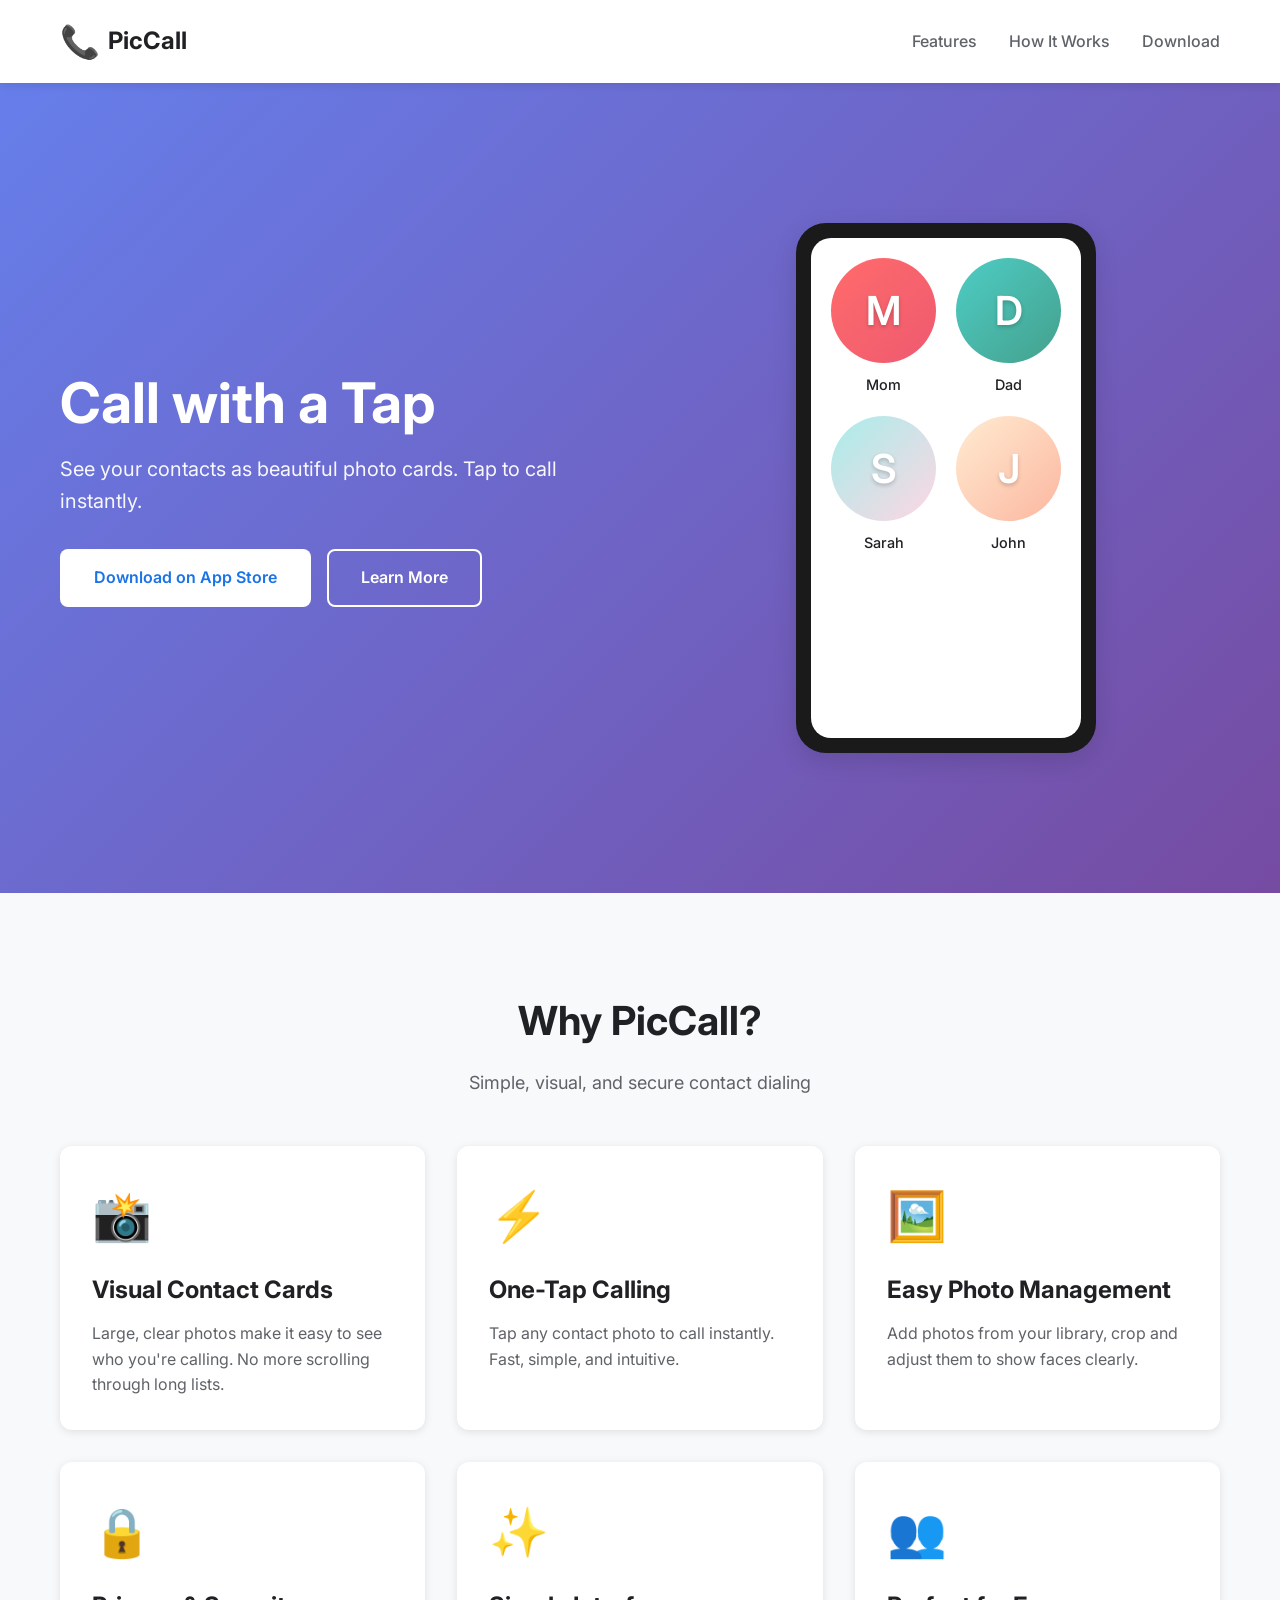
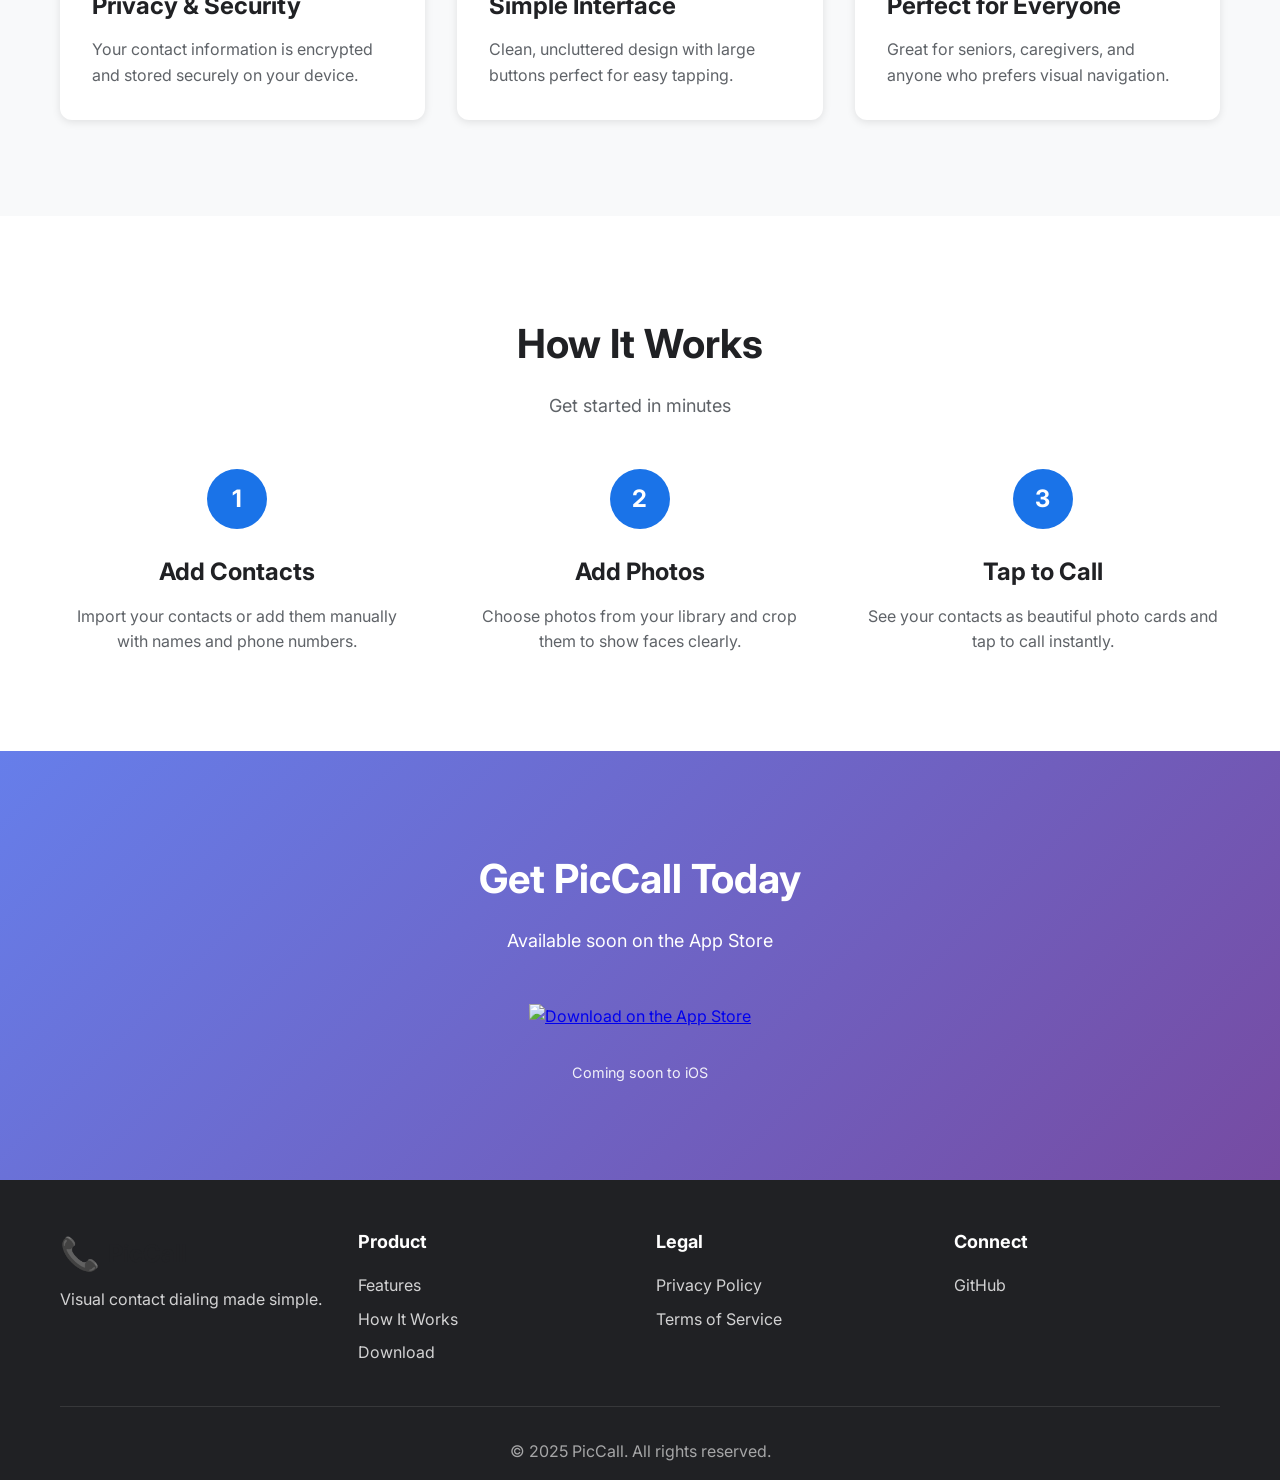
==== index.html @ 9b64d02a "Add contact photos support with colored avatar fallbacks" ====
<!DOCTYPE html>
<html lang="en">
<head>
    <meta charset="UTF-8">
    <meta name="viewport" content="width=device-width, initial-scale=1.0">
    <meta name="description" content="PicCall - Visual contact dialing app. Make calling easier with large, clear photo cards. Perfect for quick dialing and simple navigation.">
    <title>PicCall - Visual Contact Dialing Made Simple</title>
    <link rel="stylesheet" href="styles.css">
    <link rel="preconnect" href="https://fonts.googleapis.com">
    <link rel="preconnect" href="https://fonts.gstatic.com" crossorigin>
    <link href="https://fonts.googleapis.com/css2?family=Inter:wght@300;400;500;600;700&display=swap" rel="stylesheet">
</head>
<body>
    <!-- Navigation -->
    <nav class="navbar">
        <div class="container">
            <div class="nav-content">
                <div class="logo">
                    <span class="logo-icon">📞</span>
                    <span class="logo-text">PicCall</span>
                </div>
                <div class="nav-links">
                    <a href="#features">Features</a>
                    <a href="#how-it-works">How It Works</a>
                    <a href="#download">Download</a>
                </div>
            </div>
        </div>
    </nav>

    <!-- Hero Section -->
    <section class="hero">
        <div class="container">
            <div class="hero-content">
                <div class="hero-text">
                    <h1 class="hero-title">Call with a Tap</h1>
                    <p class="hero-subtitle">See your contacts as beautiful photo cards. Tap to call instantly.</p>
                    <div class="hero-buttons">
                        <a href="#download" class="btn btn-primary">Download on App Store</a>
                        <a href="#features" class="btn btn-secondary">Learn More</a>
                    </div>
                </div>
                <div class="hero-image">
                    <div class="phone-mockup">
                        <div class="phone-screen">
                            <div class="app-preview">
                                <div class="contact-grid">
                                    <div class="contact-card">
                                        <div class="contact-photo" data-name="Mom" data-image="images/mom" style="background: linear-gradient(135deg, #ff6b6b 0%, #ee5a6f 100%);">
                                            <span class="contact-initial">M</span>
                                        </div>
                                        <div class="contact-name">Mom</div>
                                    </div>
                                    <div class="contact-card">
                                        <div class="contact-photo" data-name="Dad" data-image="images/dad" style="background: linear-gradient(135deg, #4ecdc4 0%, #44a08d 100%);">
                                            <span class="contact-initial">D</span>
                                        </div>
                                        <div class="contact-name">Dad</div>
                                    </div>
                                    <div class="contact-card">
                                        <div class="contact-photo" data-name="Sarah" data-image="images/sarah" style="background: linear-gradient(135deg, #a8edea 0%, #fed6e3 100%);">
                                            <span class="contact-initial">S</span>
                                        </div>
                                        <div class="contact-name">Sarah</div>
                                    </div>
                                    <div class="contact-card">
                                        <div class="contact-photo" data-name="John" data-image="images/john" style="background: linear-gradient(135deg, #ffecd2 0%, #fcb69f 100%);">
                                            <span class="contact-initial">J</span>
                                        </div>
                                        <div class="contact-name">John</div>
                                    </div>
                                </div>
                            </div>
                        </div>
                    </div>
                </div>
            </div>
        </div>
    </section>

    <!-- Features Section -->
    <section id="features" class="features">
        <div class="container">
            <h2 class="section-title">Why PicCall?</h2>
            <p class="section-subtitle">Simple, visual, and secure contact dialing</p>
            
            <div class="features-grid">
                <div class="feature-card">
                    <div class="feature-icon">📸</div>
                    <h3>Visual Contact Cards</h3>
                    <p>Large, clear photos make it easy to see who you're calling. No more scrolling through long lists.</p>
                </div>
                
                <div class="feature-card">
                    <div class="feature-icon">⚡</div>
                    <h3>One-Tap Calling</h3>
                    <p>Tap any contact photo to call instantly. Fast, simple, and intuitive.</p>
                </div>
                
                <div class="feature-card">
                    <div class="feature-icon">🖼️</div>
                    <h3>Easy Photo Management</h3>
                    <p>Add photos from your library, crop and adjust them to show faces clearly.</p>
                </div>
                
                <div class="feature-card">
                    <div class="feature-icon">🔒</div>
                    <h3>Privacy & Security</h3>
                    <p>Your contact information is encrypted and stored securely on your device.</p>
                </div>
                
                <div class="feature-card">
                    <div class="feature-icon">✨</div>
                    <h3>Simple Interface</h3>
                    <p>Clean, uncluttered design with large buttons perfect for easy tapping.</p>
                </div>
                
                <div class="feature-card">
                    <div class="feature-icon">👥</div>
                    <h3>Perfect for Everyone</h3>
                    <p>Great for seniors, caregivers, and anyone who prefers visual navigation.</p>
                </div>
            </div>
        </div>
    </section>

    <!-- How It Works Section -->
    <section id="how-it-works" class="how-it-works">
        <div class="container">
            <h2 class="section-title">How It Works</h2>
            <p class="section-subtitle">Get started in minutes</p>
            
            <div class="steps">
                <div class="step">
                    <div class="step-number">1</div>
                    <div class="step-content">
                        <h3>Add Contacts</h3>
                        <p>Import your contacts or add them manually with names and phone numbers.</p>
                    </div>
                </div>
                
                <div class="step">
                    <div class="step-number">2</div>
                    <div class="step-content">
                        <h3>Add Photos</h3>
                        <p>Choose photos from your library and crop them to show faces clearly.</p>
                    </div>
                </div>
                
                <div class="step">
                    <div class="step-number">3</div>
                    <div class="step-content">
                        <h3>Tap to Call</h3>
                        <p>See your contacts as beautiful photo cards and tap to call instantly.</p>
                    </div>
                </div>
            </div>
        </div>
    </section>

    <!-- Download Section -->
    <section id="download" class="download">
        <div class="container">
            <div class="download-content">
                <h2 class="section-title">Get PicCall Today</h2>
                <p class="section-subtitle">Available soon on the App Store</p>
                <div class="download-buttons">
                    <a href="#" class="app-store-badge">
                        <img src="https://tools.applemediaservices.com/api/badges/download-on-the-app-store/black/en-us?size=250x83&releaseDate=1609459200" alt="Download on the App Store" />
                    </a>
                </div>
                <p class="coming-soon">Coming soon to iOS</p>
            </div>
        </div>
    </section>

    <!-- Footer -->
    <footer class="footer">
        <div class="container">
            <div class="footer-content">
                <div class="footer-section">
                    <div class="logo">
                        <span class="logo-icon">📞</span>
                        <span class="logo-text">PicCall</span>
                    </div>
                    <p>Visual contact dialing made simple.</p>
                </div>
                
                <div class="footer-section">
                    <h4>Product</h4>
                    <ul>
                        <li><a href="#features">Features</a></li>
                        <li><a href="#how-it-works">How It Works</a></li>
                        <li><a href="#download">Download</a></li>
                    </ul>
                </div>
                
                <div class="footer-section">
                    <h4>Legal</h4>
                    <ul>
                        <li><a href="#privacy">Privacy Policy</a></li>
                        <li><a href="#terms">Terms of Service</a></li>
                    </ul>
                </div>
                
                <div class="footer-section">
                    <h4>Connect</h4>
                    <ul>
                        <li><a href="https://github.com/EbiRam88/PicCall" target="_blank" rel="noopener noreferrer">GitHub</a></li>
                    </ul>
                </div>
            </div>
            
            <div class="footer-bottom">
                <p>&copy; 2025 PicCall. All rights reserved.</p>
            </div>
        </div>
    </footer>

    <script src="script.js"></script>
</body>
</html>
---- styles.css ----
/* Reset and Base Styles */
* {
    margin: 0;
    padding: 0;
    box-sizing: border-box;
}

:root {
    --primary-color: #1a73e8;
    --primary-dark: #1557b0;
    --secondary-color: #34a853;
    --text-primary: #202124;
    --text-secondary: #5f6368;
    --bg-light: #f8f9fa;
    --bg-white: #ffffff;
    --border-color: #e8eaed;
    --shadow: 0 2px 8px rgba(0, 0, 0, 0.1);
    --shadow-lg: 0 8px 24px rgba(0, 0, 0, 0.12);
}

body {
    font-family: 'Inter', -apple-system, BlinkMacSystemFont, 'Segoe UI', Roboto, sans-serif;
    line-height: 1.6;
    color: var(--text-primary);
    background-color: var(--bg-white);
    overflow-x: hidden;
}

.container {
    max-width: 1200px;
    margin: 0 auto;
    padding: 0 20px;
}

/* Navigation */
.navbar {
    background: var(--bg-white);
    box-shadow: var(--shadow);
    position: sticky;
    top: 0;
    z-index: 1000;
    padding: 1rem 0;
}

.nav-content {
    display: flex;
    justify-content: space-between;
    align-items: center;
}

.logo {
    display: flex;
    align-items: center;
    gap: 0.5rem;
    font-size: 1.5rem;
    font-weight: 700;
    color: var(--text-primary);
    text-decoration: none;
}

.logo-icon {
    font-size: 2rem;
}

.nav-links {
    display: flex;
    gap: 2rem;
}

.nav-links a {
    color: var(--text-secondary);
    text-decoration: none;
    font-weight: 500;
    transition: color 0.3s;
}

.nav-links a:hover {
    color: var(--primary-color);
}

/* Hero Section */
.hero {
    padding: 6rem 0;
    background: linear-gradient(135deg, #667eea 0%, #764ba2 100%);
    color: white;
    min-height: 90vh;
    display: flex;
    align-items: center;
}

.hero-content {
    display: grid;
    grid-template-columns: 1fr 1fr;
    gap: 4rem;
    align-items: center;
}

.hero-title {
    font-size: 3.5rem;
    font-weight: 700;
    margin-bottom: 1rem;
    line-height: 1.2;
}

.hero-subtitle {
    font-size: 1.25rem;
    margin-bottom: 2rem;
    opacity: 0.95;
    line-height: 1.6;
}

.hero-buttons {
    display: flex;
    gap: 1rem;
    flex-wrap: wrap;
}

.btn {
    padding: 0.875rem 2rem;
    border-radius: 8px;
    text-decoration: none;
    font-weight: 600;
    transition: all 0.3s;
    display: inline-block;
    border: 2px solid transparent;
}

.btn-primary {
    background: white;
    color: var(--primary-color);
}

.btn-primary:hover {
    transform: translateY(-2px);
    box-shadow: var(--shadow-lg);
}

.btn-secondary {
    background: transparent;
    color: white;
    border: 2px solid white;
}

.btn-secondary:hover {
    background: white;
    color: var(--primary-color);
}

/* Phone Mockup */
.phone-mockup {
    position: relative;
    max-width: 300px;
    margin: 0 auto;
}

.phone-screen {
    background: #1a1a1a;
    border-radius: 30px;
    padding: 15px;
    box-shadow: var(--shadow-lg);
}

.app-preview {
    background: var(--bg-white);
    border-radius: 20px;
    padding: 20px;
    min-height: 500px;
}

.contact-grid {
    display: grid;
    grid-template-columns: repeat(2, 1fr);
    gap: 20px;
}

.contact-card {
    text-align: center;
    cursor: pointer;
    transition: transform 0.3s;
}

.contact-card:hover {
    transform: scale(1.05);
}

.contact-photo {
    width: 100%;
    aspect-ratio: 1;
    border-radius: 50%;
    margin-bottom: 10px;
    display: flex;
    align-items: center;
    justify-content: center;
    color: white;
    position: relative;
    overflow: hidden;
    background-size: cover;
    background-position: center;
    background-repeat: no-repeat;
}

.contact-photo img {
    width: 100%;
    height: 100%;
    object-fit: cover;
    border-radius: 50%;
}

.contact-initial {
    font-size: 2.5rem;
    font-weight: 600;
    color: white;
    text-shadow: 0 2px 4px rgba(0, 0, 0, 0.2);
    position: relative;
    z-index: 1;
}

.contact-photo.has-image .contact-initial {
    display: none;
}

.contact-name {
    font-size: 0.9rem;
    font-weight: 500;
    color: var(--text-primary);
}

/* Features Section */
.features {
    padding: 6rem 0;
    background: var(--bg-light);
}

.section-title {
    font-size: 2.5rem;
    font-weight: 700;
    text-align: center;
    margin-bottom: 1rem;
    color: var(--text-primary);
}

.section-subtitle {
    text-align: center;
    font-size: 1.125rem;
    color: var(--text-secondary);
    margin-bottom: 3rem;
}

.features-grid {
    display: grid;
    grid-template-columns: repeat(auto-fit, minmax(300px, 1fr));
    gap: 2rem;
}

.feature-card {
    background: white;
    padding: 2rem;
    border-radius: 12px;
    box-shadow: var(--shadow);
    transition: transform 0.3s, box-shadow 0.3s;
}

.feature-card:hover {
    transform: translateY(-5px);
    box-shadow: var(--shadow-lg);
}

.feature-icon {
    font-size: 3rem;
    margin-bottom: 1rem;
}

.feature-card h3 {
    font-size: 1.5rem;
    margin-bottom: 0.75rem;
    color: var(--text-primary);
}

.feature-card p {
    color: var(--text-secondary);
    line-height: 1.6;
}

/* How It Works Section */
.how-it-works {
    padding: 6rem 0;
    background: white;
}

.steps {
    display: grid;
    grid-template-columns: repeat(auto-fit, minmax(250px, 1fr));
    gap: 3rem;
    margin-top: 3rem;
}

.step {
    display: flex;
    flex-direction: column;
    align-items: center;
    text-align: center;
}

.step-number {
    width: 60px;
    height: 60px;
    border-radius: 50%;
    background: var(--primary-color);
    color: white;
    display: flex;
    align-items: center;
    justify-content: center;
    font-size: 1.5rem;
    font-weight: 700;
    margin-bottom: 1.5rem;
}

.step-content h3 {
    font-size: 1.5rem;
    margin-bottom: 0.75rem;
    color: var(--text-primary);
}

.step-content p {
    color: var(--text-secondary);
    line-height: 1.6;
}

/* Download Section */
.download {
    padding: 6rem 0;
    background: linear-gradient(135deg, #667eea 0%, #764ba2 100%);
    color: white;
    text-align: center;
}

.download-content {
    max-width: 600px;
    margin: 0 auto;
}

.download .section-title,
.download .section-subtitle {
    color: white;
}

.download-buttons {
    margin: 2rem 0;
    display: flex;
    justify-content: center;
}

.app-store-badge {
    display: inline-block;
    transition: transform 0.3s;
}

.app-store-badge:hover {
    transform: scale(1.05);
}

.app-store-badge img {
    height: 60px;
    width: auto;
}

.coming-soon {
    margin-top: 1rem;
    opacity: 0.9;
    font-size: 0.9rem;
}

/* Footer */
.footer {
    background: var(--text-primary);
    color: white;
    padding: 3rem 0 1rem;
}

.footer-content {
    display: grid;
    grid-template-columns: repeat(auto-fit, minmax(200px, 1fr));
    gap: 2rem;
    margin-bottom: 2rem;
}

.footer-section h4 {
    margin-bottom: 1rem;
    font-size: 1.125rem;
}

.footer-section ul {
    list-style: none;
}

.footer-section ul li {
    margin-bottom: 0.5rem;
}

.footer-section a {
    color: rgba(255, 255, 255, 0.8);
    text-decoration: none;
    transition: color 0.3s;
}

.footer-section a:hover {
    color: white;
}

.footer-section p {
    color: rgba(255, 255, 255, 0.8);
    margin-top: 0.5rem;
}

.footer-bottom {
    text-align: center;
    padding-top: 2rem;
    border-top: 1px solid rgba(255, 255, 255, 0.1);
    color: rgba(255, 255, 255, 0.6);
}

/* Responsive Design */
@media (max-width: 768px) {
    .hero-content {
        grid-template-columns: 1fr;
        text-align: center;
    }
    
    .hero-title {
        font-size: 2.5rem;
    }
    
    .nav-links {
        gap: 1rem;
        font-size: 0.9rem;
    }
    
    .features-grid {
        grid-template-columns: 1fr;
    }
    
    .steps {
        grid-template-columns: 1fr;
    }
    
    .phone-mockup {
        max-width: 250px;
    }
}

@media (max-width: 480px) {
    .hero-title {
        font-size: 2rem;
    }
    
    .section-title {
        font-size: 2rem;
    }
    
    .hero-buttons {
        flex-direction: column;
    }
    
    .btn {
        width: 100%;
        text-align: center;
    }
}

/* Smooth Scrolling */
html {
    scroll-behavior: smooth;
}
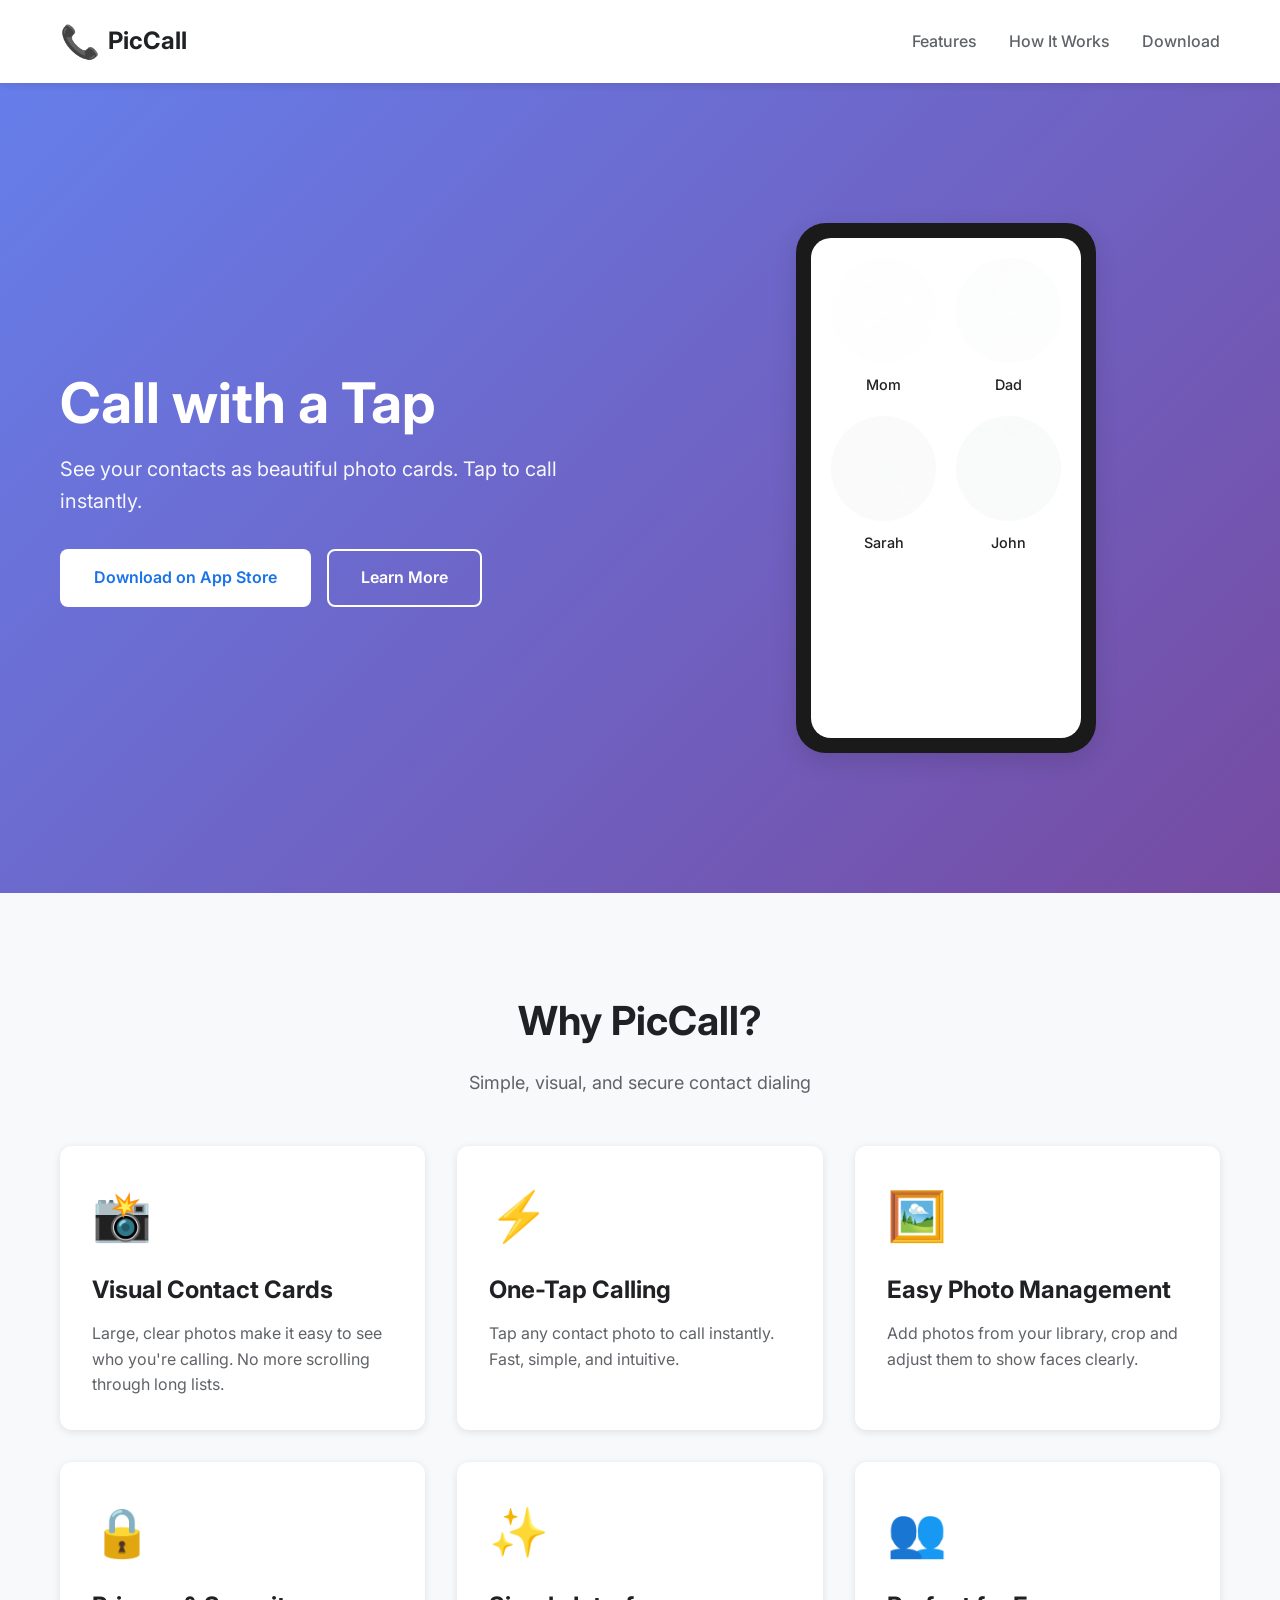
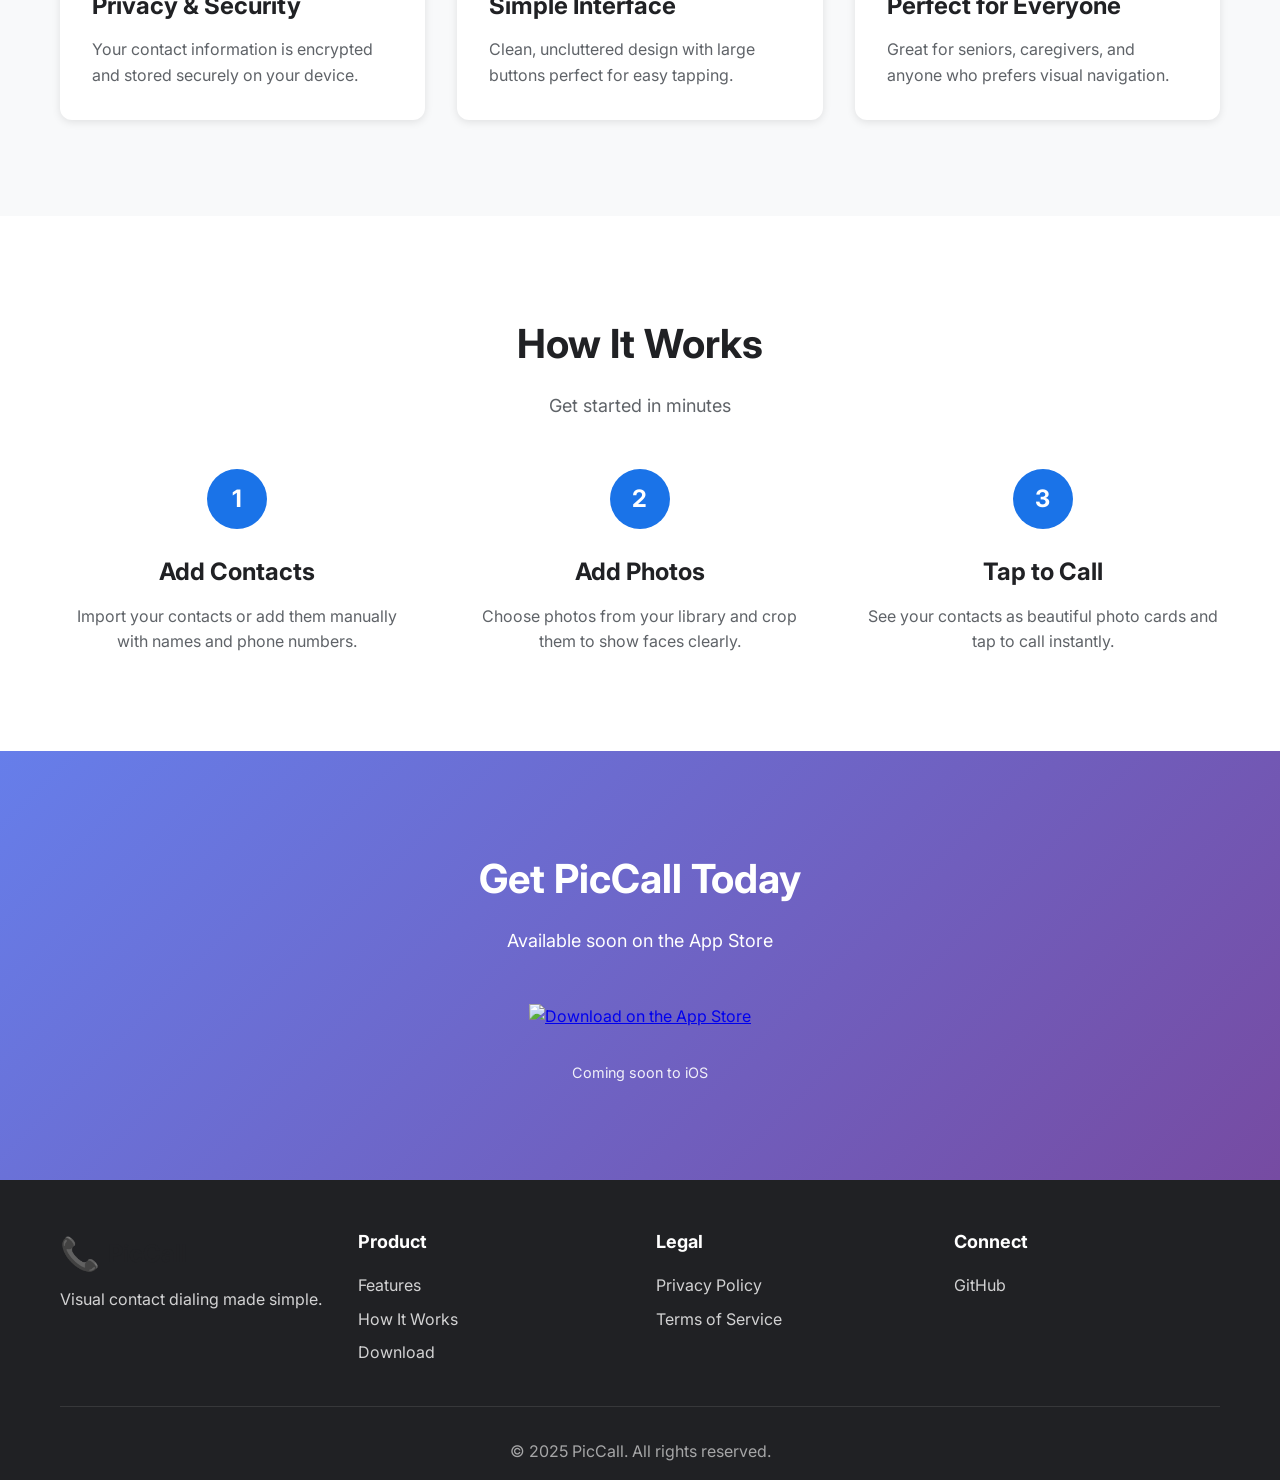
==== commit 75ed0502: "Fix image paths to match capitalized filenames" ====
--- a/index.html
+++ b/index.html
@@ -46,25 +46,25 @@
                             <div class="app-preview">
                                 <div class="contact-grid">
                                     <div class="contact-card">
-                                        <div class="contact-photo" data-name="Mom" data-image="images/mom" style="background: linear-gradient(135deg, #ff6b6b 0%, #ee5a6f 100%);">
+                                        <div class="contact-photo" data-name="Mom" data-image="images/Mom" style="background: linear-gradient(135deg, #ff6b6b 0%, #ee5a6f 100%);">
                                             <span class="contact-initial">M</span>
                                         </div>
                                         <div class="contact-name">Mom</div>
                                     </div>
                                     <div class="contact-card">
-                                        <div class="contact-photo" data-name="Dad" data-image="images/dad" style="background: linear-gradient(135deg, #4ecdc4 0%, #44a08d 100%);">
+                                        <div class="contact-photo" data-name="Dad" data-image="images/Dad" style="background: linear-gradient(135deg, #4ecdc4 0%, #44a08d 100%);">
                                             <span class="contact-initial">D</span>
                                         </div>
                                         <div class="contact-name">Dad</div>
                                     </div>
                                     <div class="contact-card">
-                                        <div class="contact-photo" data-name="Sarah" data-image="images/sarah" style="background: linear-gradient(135deg, #a8edea 0%, #fed6e3 100%);">
+                                        <div class="contact-photo" data-name="Sarah" data-image="images/Sarah" style="background: linear-gradient(135deg, #a8edea 0%, #fed6e3 100%);">
                                             <span class="contact-initial">S</span>
                                         </div>
                                         <div class="contact-name">Sarah</div>
                                     </div>
                                     <div class="contact-card">
-                                        <div class="contact-photo" data-name="John" data-image="images/john" style="background: linear-gradient(135deg, #ffecd2 0%, #fcb69f 100%);">
+                                        <div class="contact-photo" data-name="John" data-image="images/John" style="background: linear-gradient(135deg, #ffecd2 0%, #fcb69f 100%);">
                                             <span class="contact-initial">J</span>
                                         </div>
                                         <div class="contact-name">John</div>
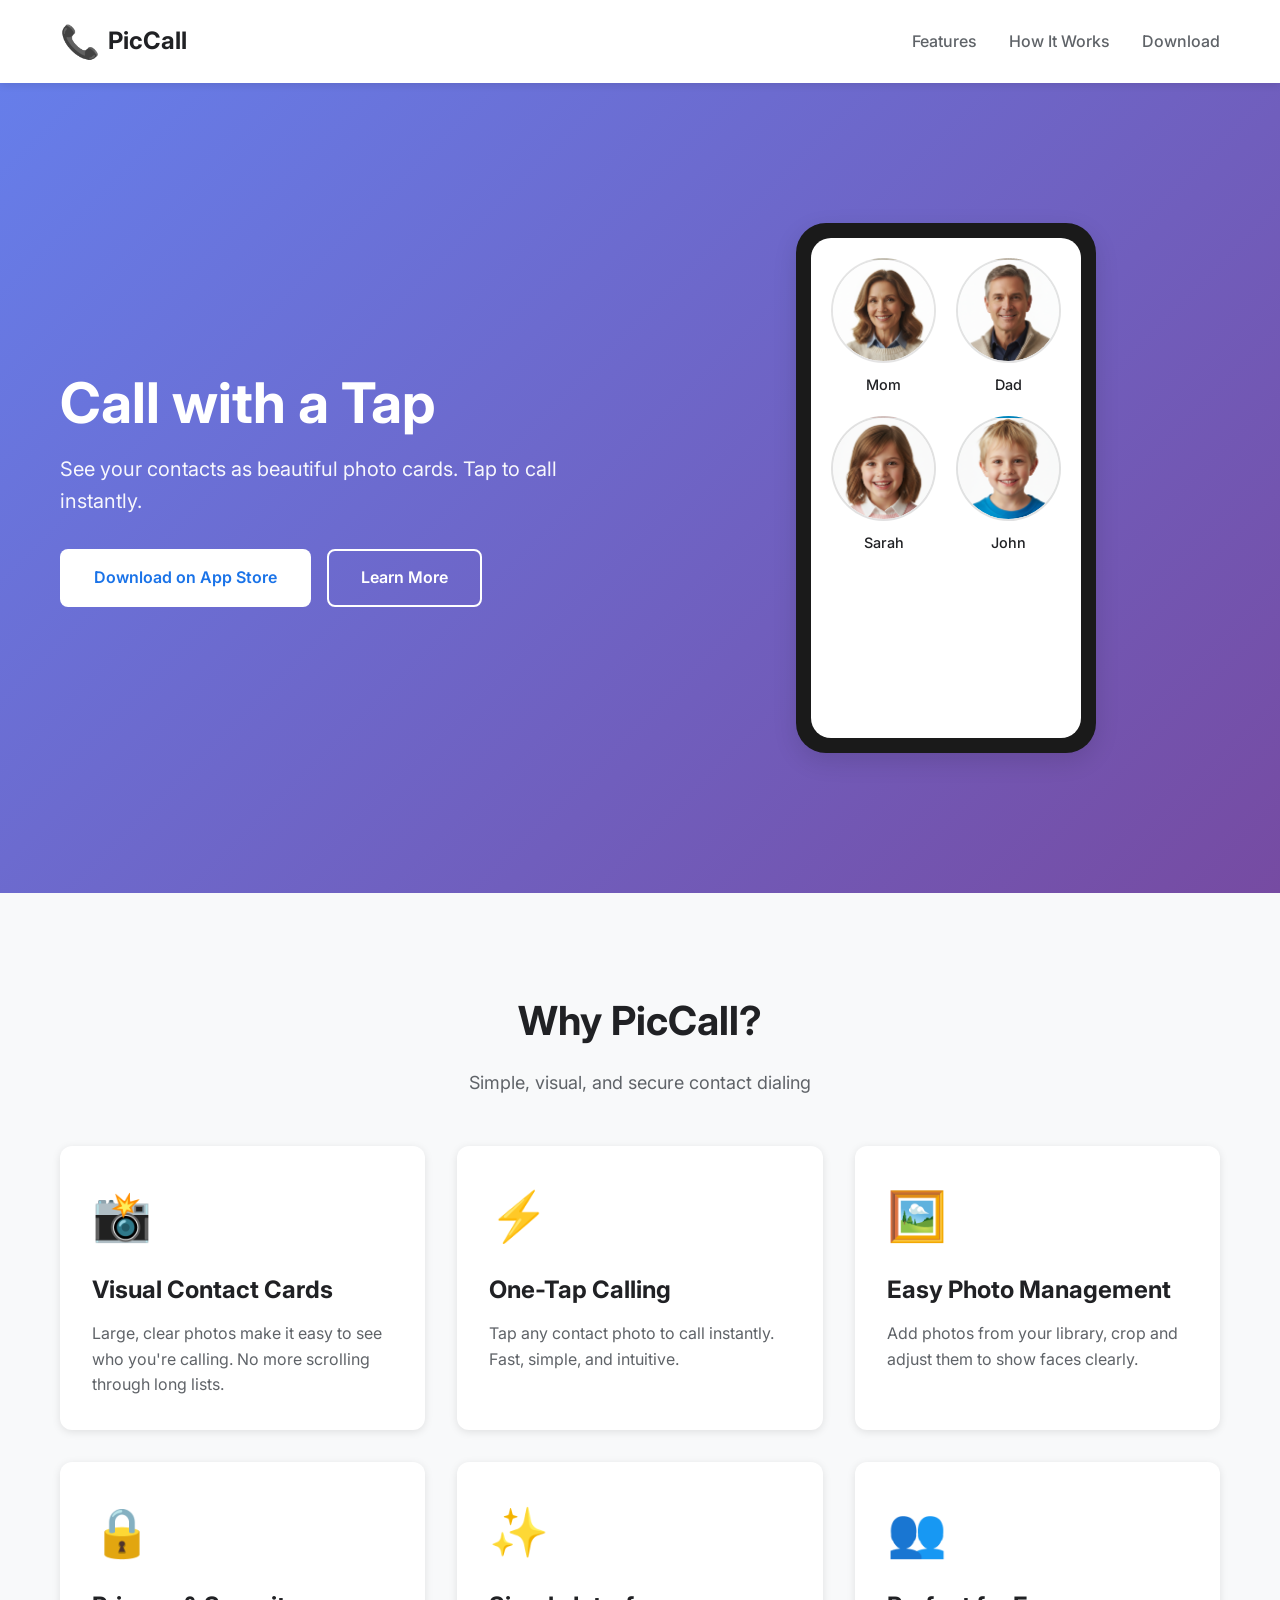
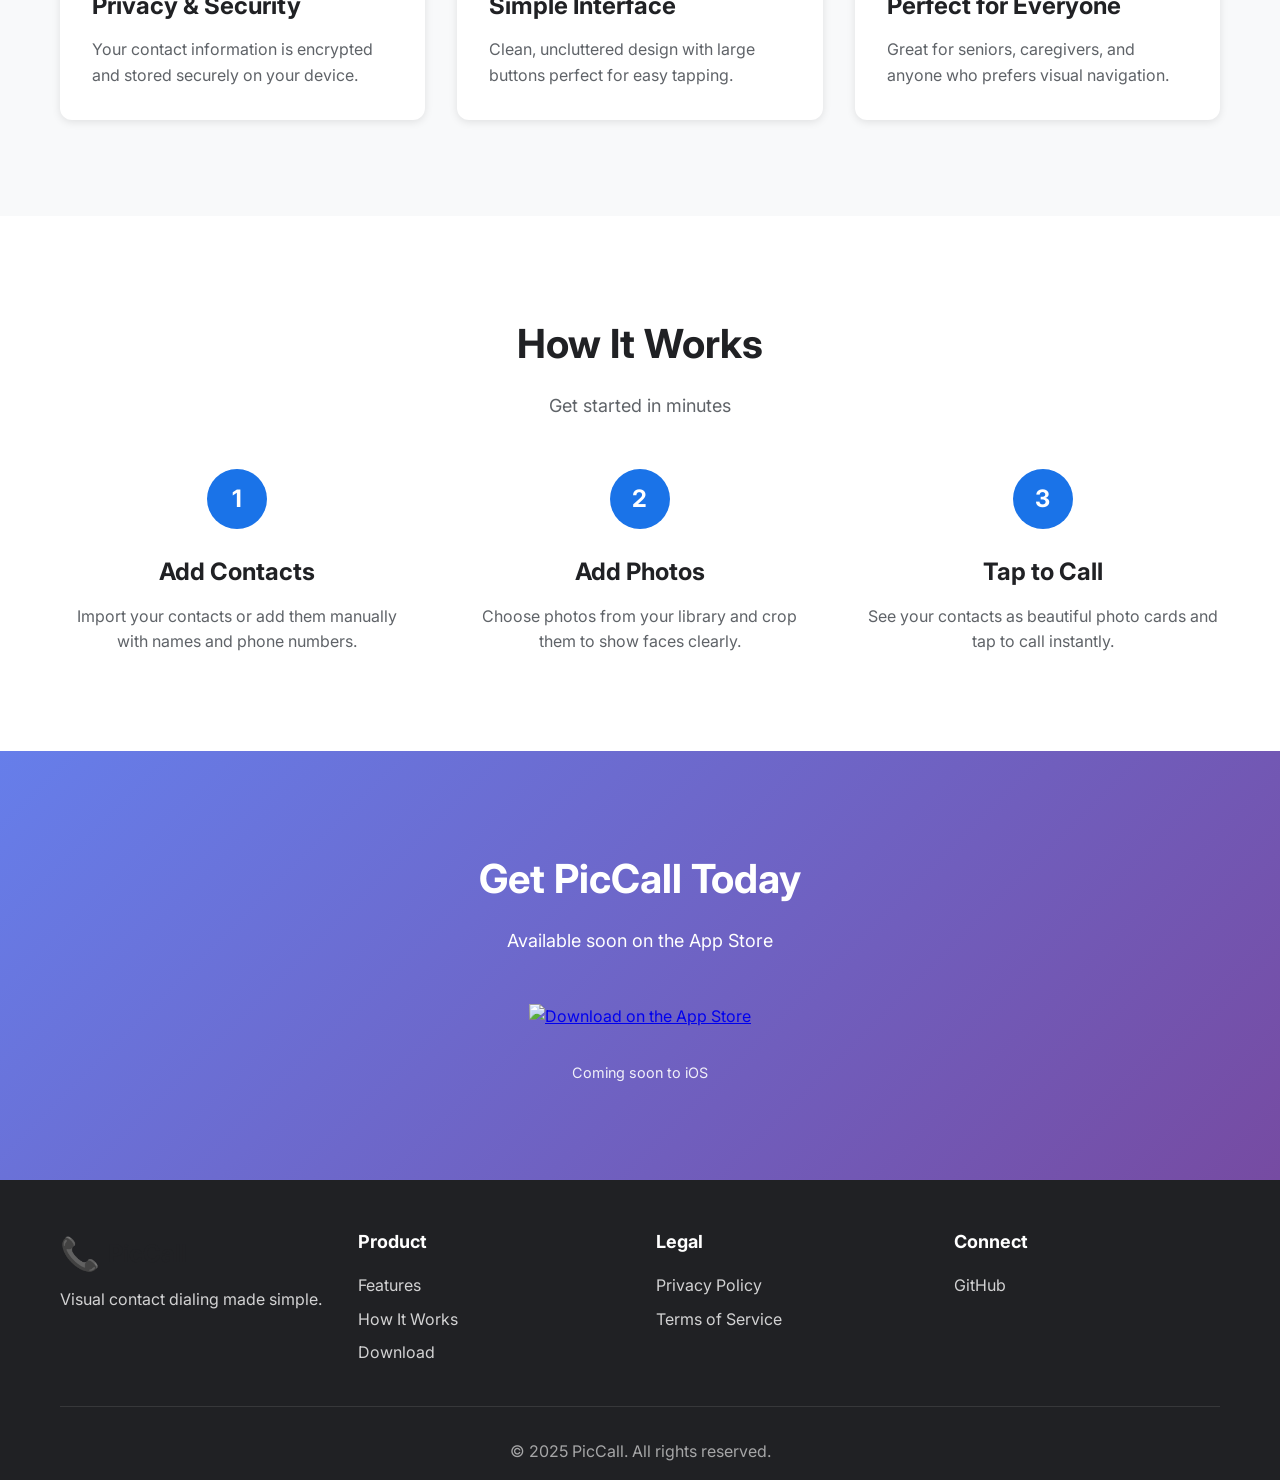
==== commit 016df33b: "Fix image loading: use direct img tags for better reliability" ====
--- a/index.html
+++ b/index.html
@@ -47,24 +47,28 @@
                                 <div class="contact-grid">
                                     <div class="contact-card">
                                         <div class="contact-photo" data-name="Mom" data-image="images/Mom" style="background: linear-gradient(135deg, #ff6b6b 0%, #ee5a6f 100%);">
+                                            <img src="images/Mom.png" alt="Mom" class="contact-image" onerror="this.style.display='none'; this.parentElement.querySelector('.contact-initial').style.display='flex';">
                                             <span class="contact-initial">M</span>
                                         </div>
                                         <div class="contact-name">Mom</div>
                                     </div>
                                     <div class="contact-card">
                                         <div class="contact-photo" data-name="Dad" data-image="images/Dad" style="background: linear-gradient(135deg, #4ecdc4 0%, #44a08d 100%);">
+                                            <img src="images/Dad.png" alt="Dad" class="contact-image" onerror="this.style.display='none'; this.parentElement.querySelector('.contact-initial').style.display='flex';">
                                             <span class="contact-initial">D</span>
                                         </div>
                                         <div class="contact-name">Dad</div>
                                     </div>
                                     <div class="contact-card">
                                         <div class="contact-photo" data-name="Sarah" data-image="images/Sarah" style="background: linear-gradient(135deg, #a8edea 0%, #fed6e3 100%);">
+                                            <img src="images/Sarah.png" alt="Sarah" class="contact-image" onerror="this.style.display='none'; this.parentElement.querySelector('.contact-initial').style.display='flex';">
                                             <span class="contact-initial">S</span>
                                         </div>
                                         <div class="contact-name">Sarah</div>
                                     </div>
                                     <div class="contact-card">
                                         <div class="contact-photo" data-name="John" data-image="images/John" style="background: linear-gradient(135deg, #ffecd2 0%, #fcb69f 100%);">
+                                            <img src="images/John.png" alt="John" class="contact-image" onerror="this.style.display='none'; this.parentElement.querySelector('.contact-initial').style.display='flex';">
                                             <span class="contact-initial">J</span>
                                         </div>
                                         <div class="contact-name">John</div>
--- a/styles.css
+++ b/styles.css
@@ -197,13 +197,18 @@
     background-size: cover;
     background-position: center;
     background-repeat: no-repeat;
-}
-
-.contact-photo img {
+    border: 2px solid rgba(255, 255, 255, 0.2);
+}
+
+.contact-image {
     width: 100%;
     height: 100%;
     object-fit: cover;
     border-radius: 50%;
+    position: absolute;
+    top: 0;
+    left: 0;
+    z-index: 2;
 }
 
 .contact-initial {
@@ -217,6 +222,10 @@
 
 .contact-photo.has-image .contact-initial {
     display: none;
+}
+
+.contact-photo.has-image {
+    border: 2px solid rgba(0, 0, 0, 0.1);
 }
 
 .contact-name {
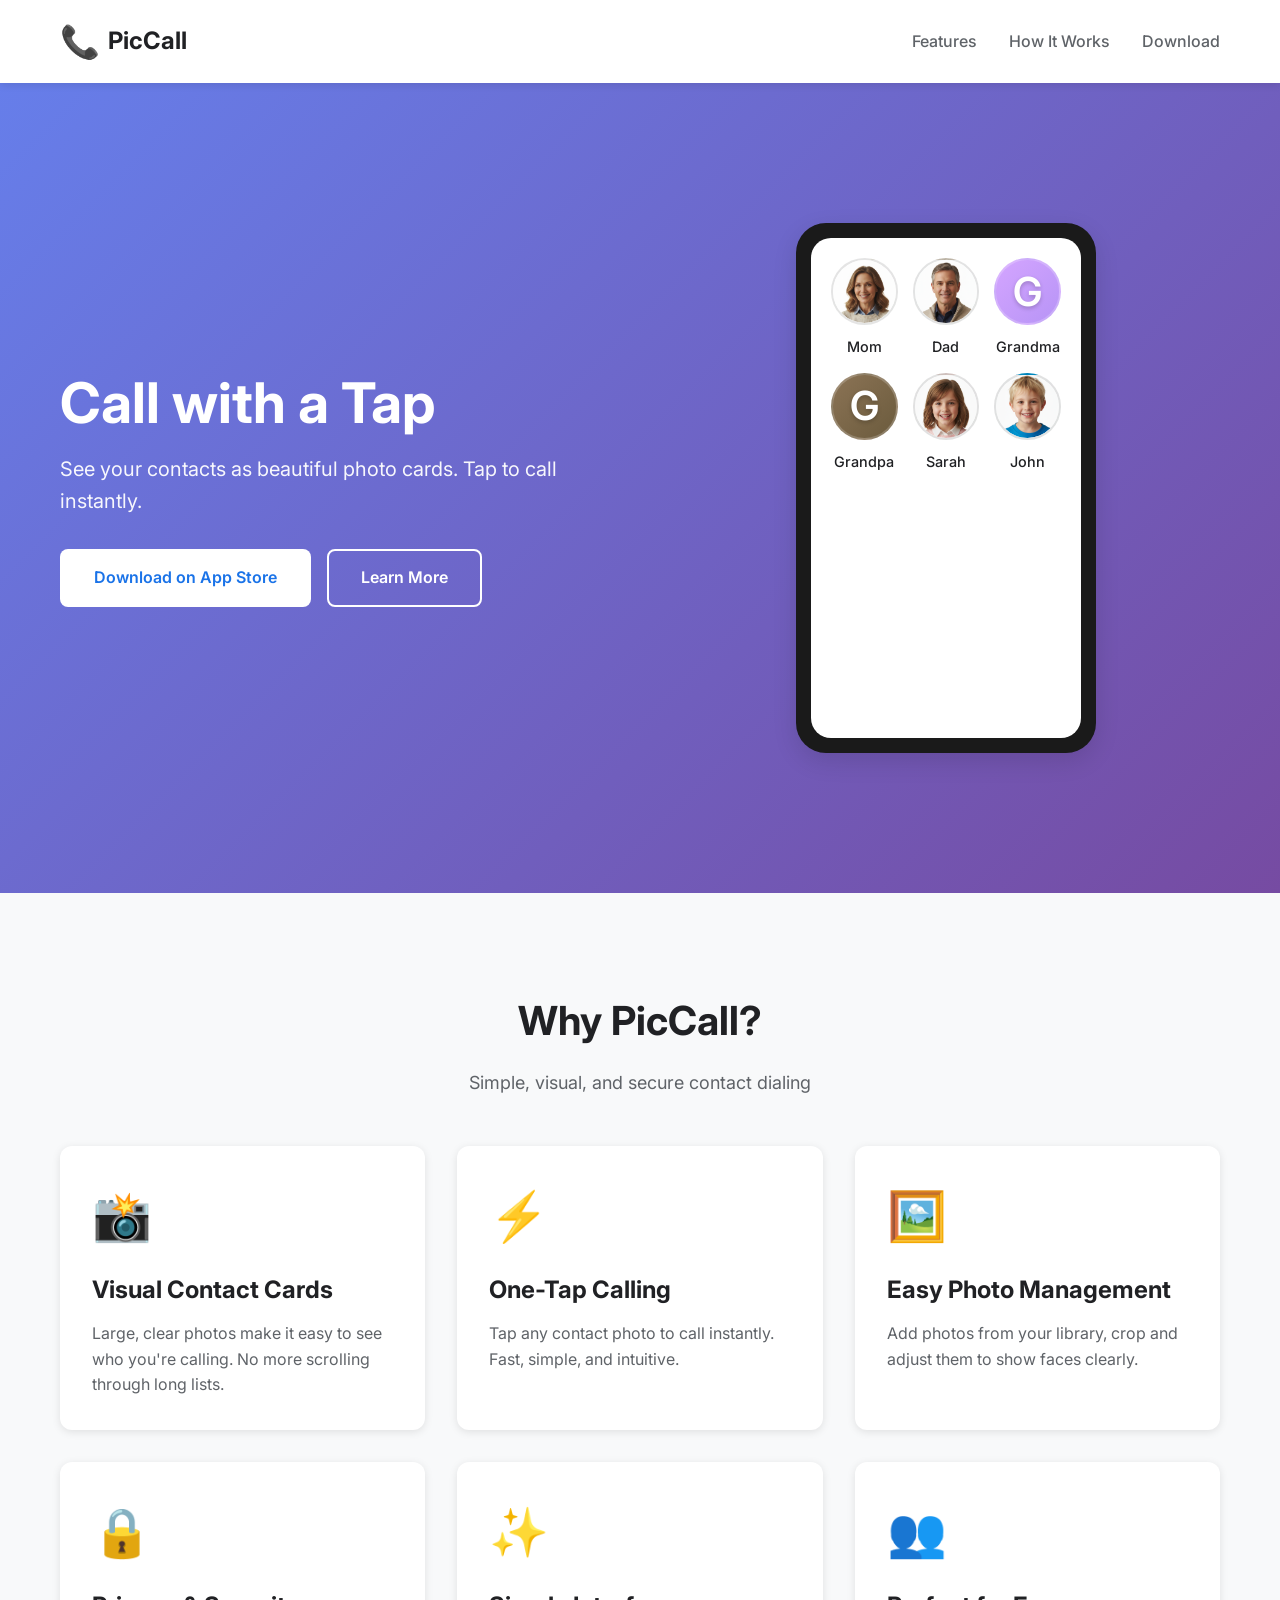
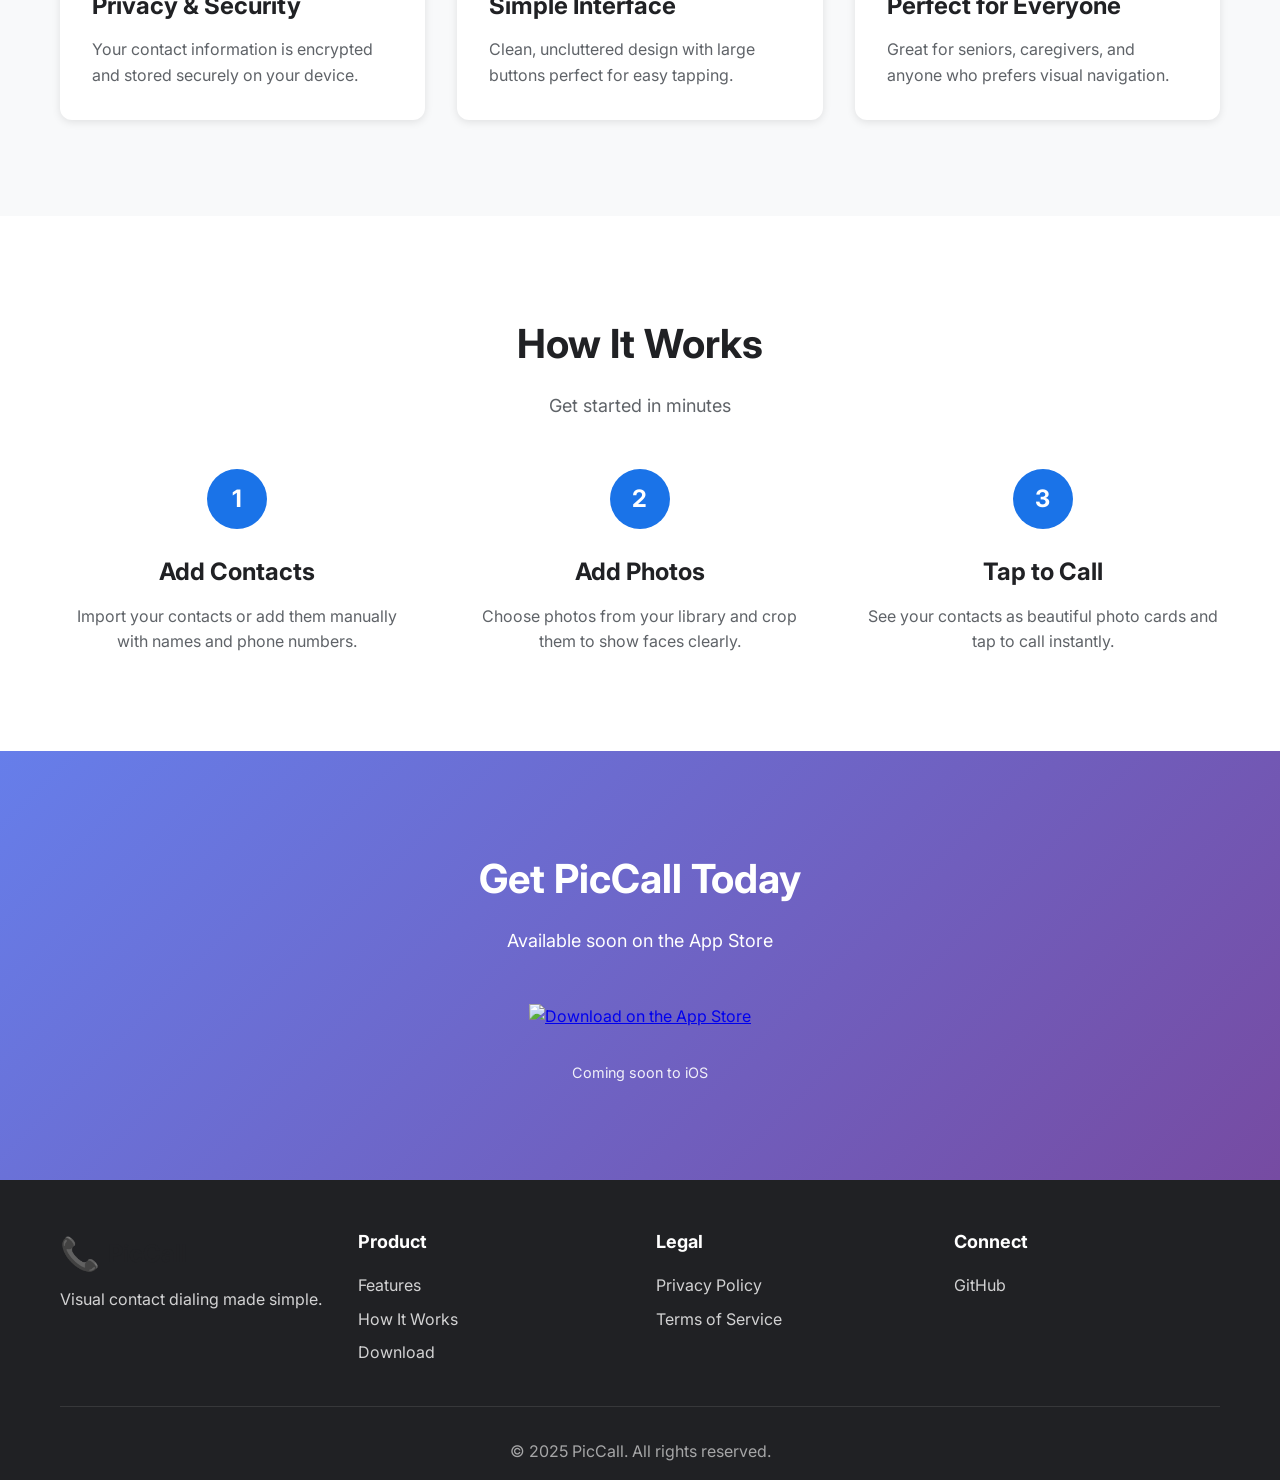
==== commit d916669e: "Add Grandma and Grandpa contacts, update grid to 3 columns" ====
--- a/index.html
+++ b/index.html
@@ -60,6 +60,20 @@
                                         <div class="contact-name">Dad</div>
                                     </div>
                                     <div class="contact-card">
+                                        <div class="contact-photo" data-name="Grandma" data-image="images/Grandma" style="background: linear-gradient(135deg, #d4a5ff 0%, #b794f6 100%);">
+                                            <img src="images/Grandma.png" alt="Grandma" class="contact-image" onerror="this.style.display='none'; this.parentElement.querySelector('.contact-initial').style.display='flex';">
+                                            <span class="contact-initial">G</span>
+                                        </div>
+                                        <div class="contact-name">Grandma</div>
+                                    </div>
+                                    <div class="contact-card">
+                                        <div class="contact-photo" data-name="Grandpa" data-image="images/Grandpa" style="background: linear-gradient(135deg, #8b7355 0%, #6b5b3d 100%);">
+                                            <img src="images/Grandpa.png" alt="Grandpa" class="contact-image" onerror="this.style.display='none'; this.parentElement.querySelector('.contact-initial').style.display='flex';">
+                                            <span class="contact-initial">G</span>
+                                        </div>
+                                        <div class="contact-name">Grandpa</div>
+                                    </div>
+                                    <div class="contact-card">
                                         <div class="contact-photo" data-name="Sarah" data-image="images/Sarah" style="background: linear-gradient(135deg, #a8edea 0%, #fed6e3 100%);">
                                             <img src="images/Sarah.png" alt="Sarah" class="contact-image" onerror="this.style.display='none'; this.parentElement.querySelector('.contact-initial').style.display='flex';">
                                             <span class="contact-initial">S</span>
--- a/styles.css
+++ b/styles.css
@@ -169,8 +169,8 @@
 
 .contact-grid {
     display: grid;
-    grid-template-columns: repeat(2, 1fr);
-    gap: 20px;
+    grid-template-columns: repeat(3, 1fr);
+    gap: 15px;
 }
 
 .contact-card {
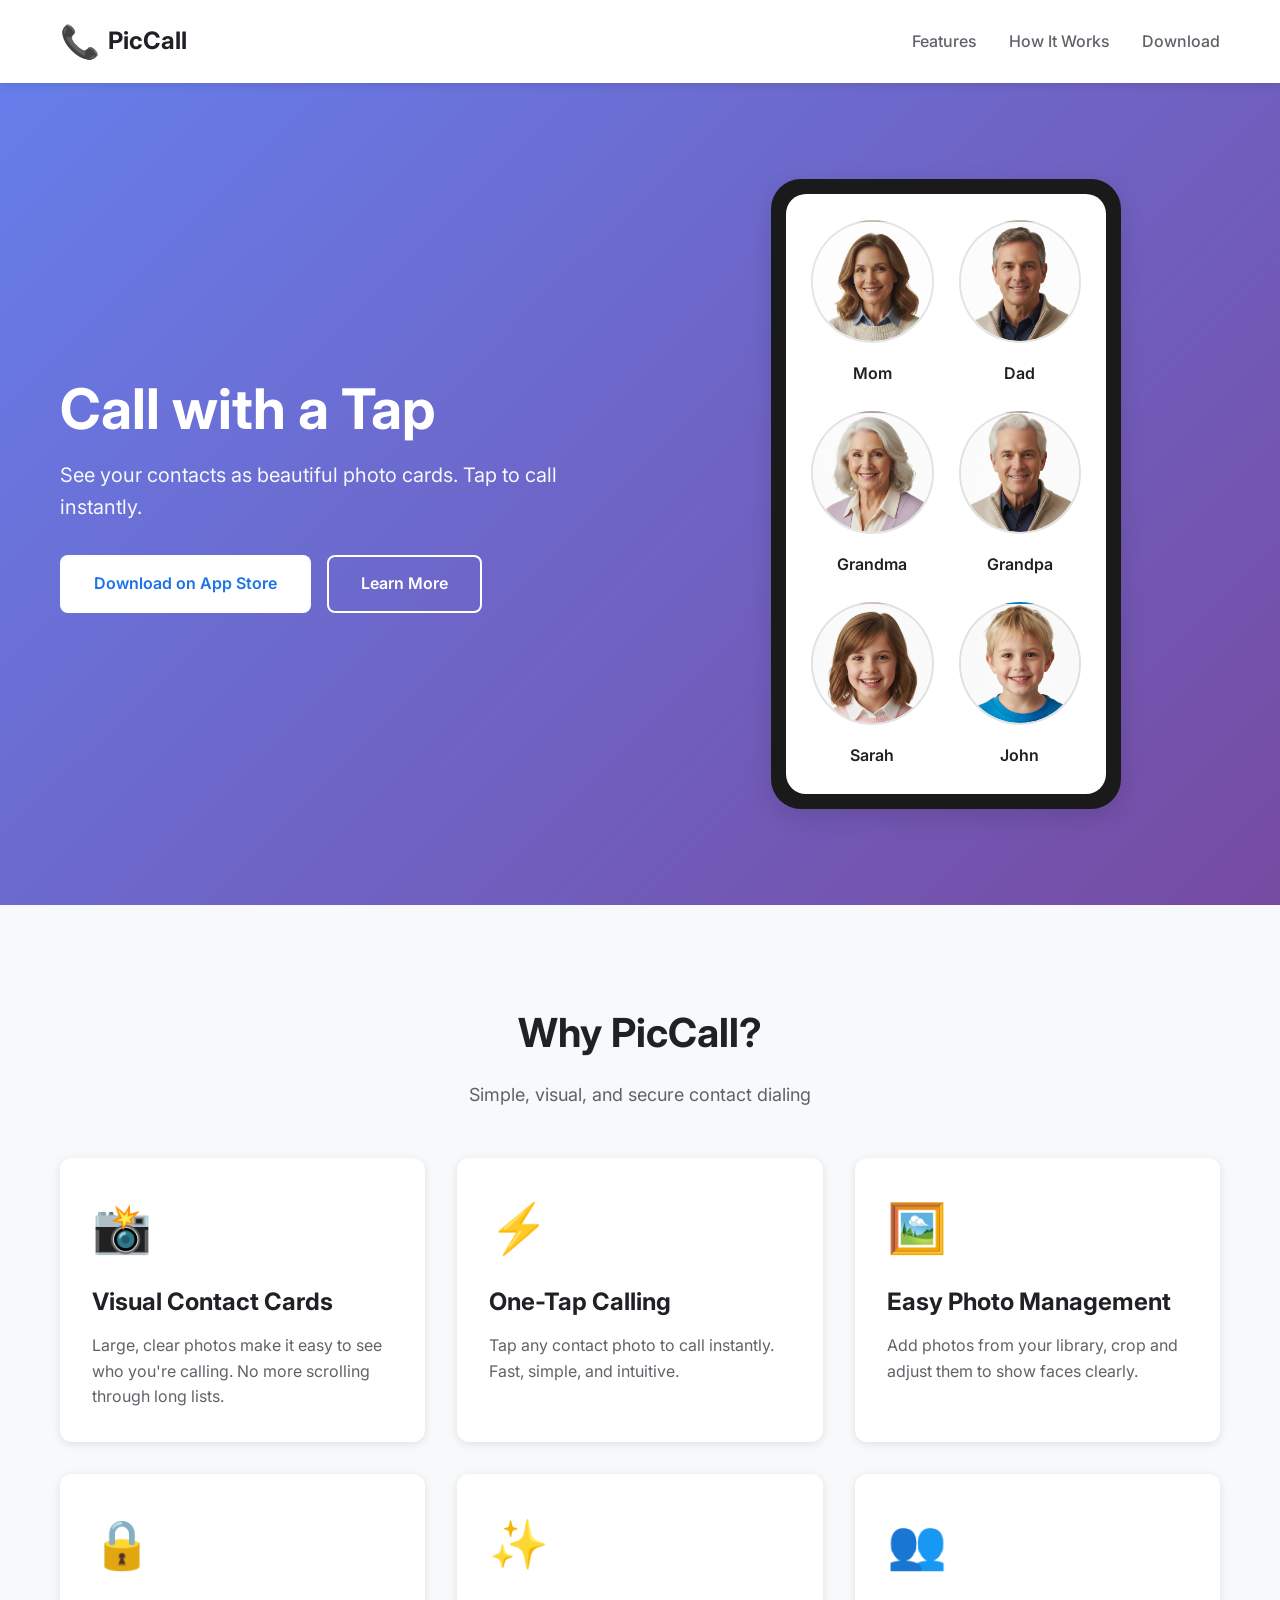
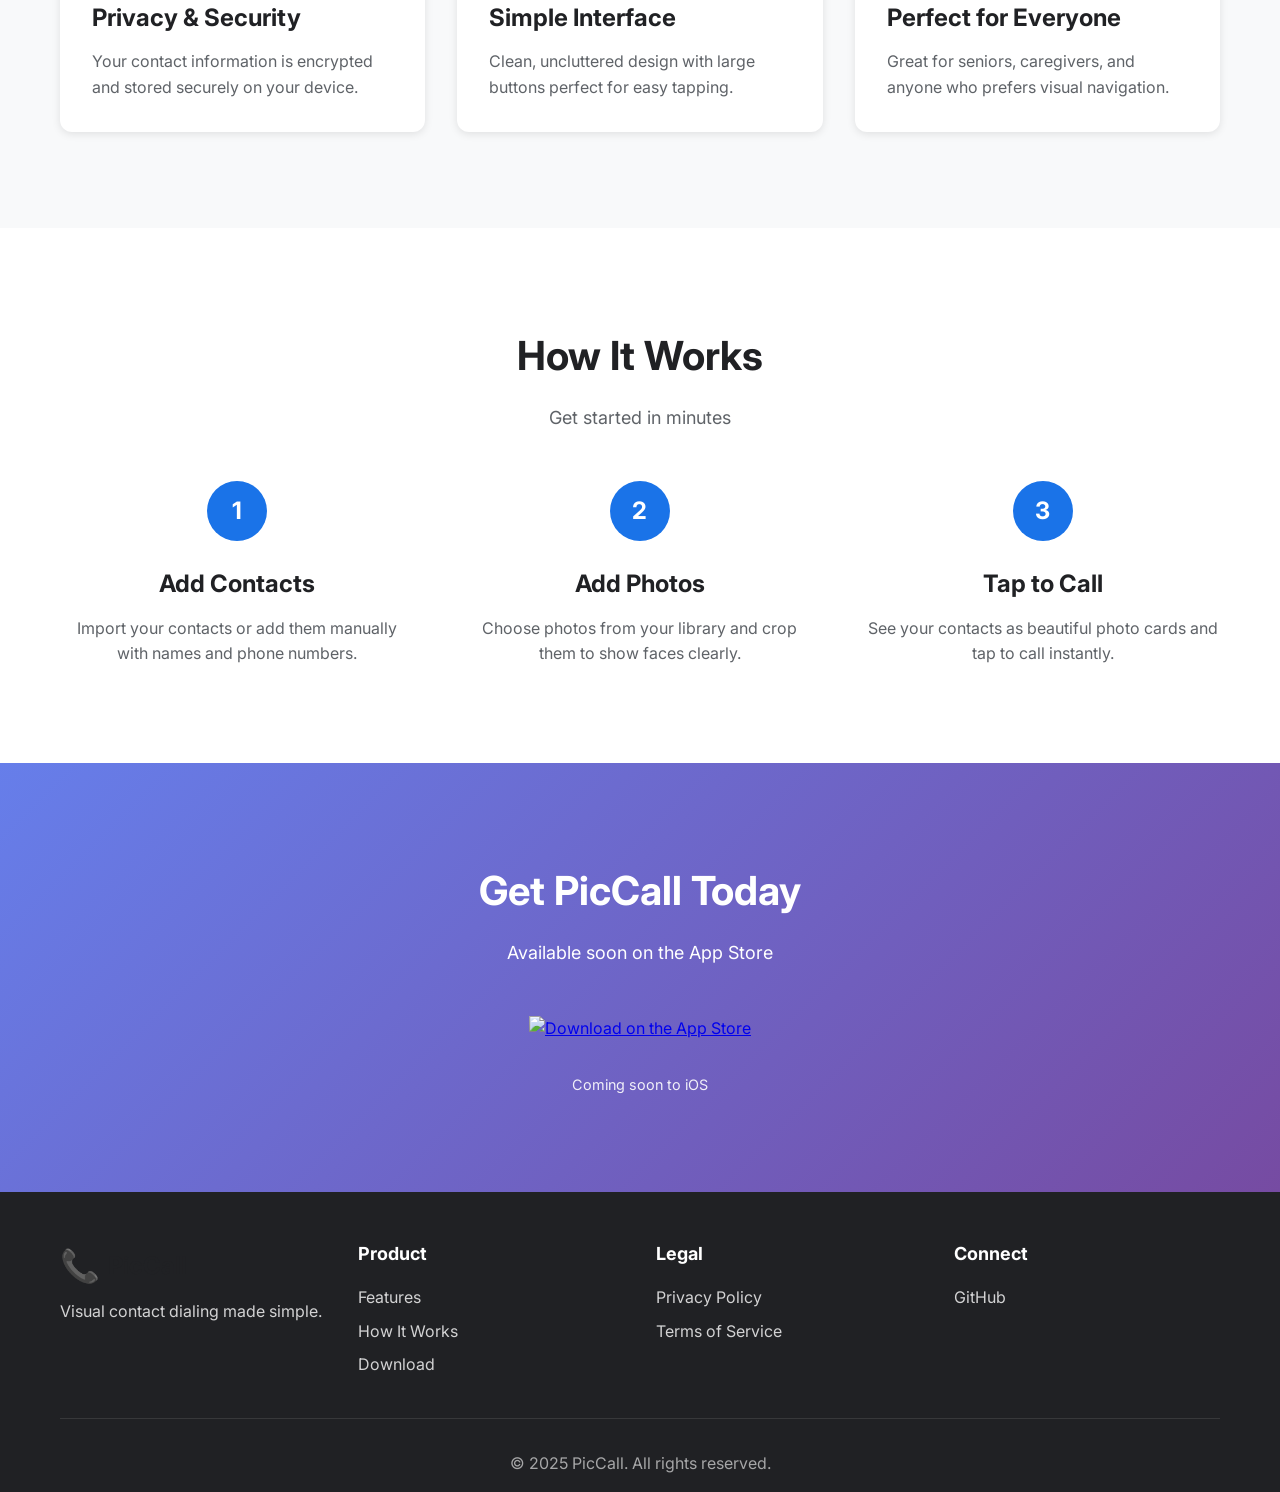
==== commit c89ef798: "Add interactive call button and calling state showcase" ====
--- a/index.html
+++ b/index.html
@@ -45,47 +45,107 @@
                         <div class="phone-screen">
                             <div class="app-preview">
                                 <div class="contact-grid">
-                                    <div class="contact-card">
+                                    <div class="contact-card" data-contact="Mom">
                                         <div class="contact-photo" data-name="Mom" data-image="images/Mom" style="background: linear-gradient(135deg, #ff6b6b 0%, #ee5a6f 100%);">
                                             <img src="images/Mom.png" alt="Mom" class="contact-image" onerror="this.style.display='none'; this.parentElement.querySelector('.contact-initial').style.display='flex';">
                                             <span class="contact-initial">M</span>
                                         </div>
                                         <div class="contact-name">Mom</div>
-                                    </div>
-                                    <div class="contact-card">
+                                        <button class="call-button" style="display: none;">
+                                            <span class="call-icon">📞</span>
+                                            <span class="call-text">Call</span>
+                                        </button>
+                                        <div class="calling-overlay" style="display: none;">
+                                            <div class="calling-content">
+                                                <div class="calling-spinner"></div>
+                                                <div class="calling-text">Calling Mom...</div>
+                                            </div>
+                                        </div>
+                                    </div>
+                                    <div class="contact-card" data-contact="Dad">
                                         <div class="contact-photo" data-name="Dad" data-image="images/Dad" style="background: linear-gradient(135deg, #4ecdc4 0%, #44a08d 100%);">
                                             <img src="images/Dad.png" alt="Dad" class="contact-image" onerror="this.style.display='none'; this.parentElement.querySelector('.contact-initial').style.display='flex';">
                                             <span class="contact-initial">D</span>
                                         </div>
                                         <div class="contact-name">Dad</div>
-                                    </div>
-                                    <div class="contact-card">
+                                        <button class="call-button" style="display: none;">
+                                            <span class="call-icon">📞</span>
+                                            <span class="call-text">Call</span>
+                                        </button>
+                                        <div class="calling-overlay" style="display: none;">
+                                            <div class="calling-content">
+                                                <div class="calling-spinner"></div>
+                                                <div class="calling-text">Calling Dad...</div>
+                                            </div>
+                                        </div>
+                                    </div>
+                                    <div class="contact-card" data-contact="Grandma">
                                         <div class="contact-photo" data-name="Grandma" data-image="images/Grandma" style="background: linear-gradient(135deg, #d4a5ff 0%, #b794f6 100%);">
                                             <img src="images/Grandma.png" alt="Grandma" class="contact-image" onerror="this.style.display='none'; this.parentElement.querySelector('.contact-initial').style.display='flex';">
                                             <span class="contact-initial">G</span>
                                         </div>
                                         <div class="contact-name">Grandma</div>
-                                    </div>
-                                    <div class="contact-card">
+                                        <button class="call-button" style="display: none;">
+                                            <span class="call-icon">📞</span>
+                                            <span class="call-text">Call</span>
+                                        </button>
+                                        <div class="calling-overlay" style="display: none;">
+                                            <div class="calling-content">
+                                                <div class="calling-spinner"></div>
+                                                <div class="calling-text">Calling Grandma...</div>
+                                            </div>
+                                        </div>
+                                    </div>
+                                    <div class="contact-card" data-contact="Grandpa">
                                         <div class="contact-photo" data-name="Grandpa" data-image="images/Grandpa" style="background: linear-gradient(135deg, #8b7355 0%, #6b5b3d 100%);">
                                             <img src="images/Grandpa.png" alt="Grandpa" class="contact-image" onerror="this.style.display='none'; this.parentElement.querySelector('.contact-initial').style.display='flex';">
                                             <span class="contact-initial">G</span>
                                         </div>
                                         <div class="contact-name">Grandpa</div>
-                                    </div>
-                                    <div class="contact-card">
+                                        <button class="call-button" style="display: none;">
+                                            <span class="call-icon">📞</span>
+                                            <span class="call-text">Call</span>
+                                        </button>
+                                        <div class="calling-overlay" style="display: none;">
+                                            <div class="calling-content">
+                                                <div class="calling-spinner"></div>
+                                                <div class="calling-text">Calling Grandpa...</div>
+                                            </div>
+                                        </div>
+                                    </div>
+                                    <div class="contact-card" data-contact="Sarah">
                                         <div class="contact-photo" data-name="Sarah" data-image="images/Sarah" style="background: linear-gradient(135deg, #a8edea 0%, #fed6e3 100%);">
                                             <img src="images/Sarah.png" alt="Sarah" class="contact-image" onerror="this.style.display='none'; this.parentElement.querySelector('.contact-initial').style.display='flex';">
                                             <span class="contact-initial">S</span>
                                         </div>
                                         <div class="contact-name">Sarah</div>
-                                    </div>
-                                    <div class="contact-card">
+                                        <button class="call-button" style="display: none;">
+                                            <span class="call-icon">📞</span>
+                                            <span class="call-text">Call</span>
+                                        </button>
+                                        <div class="calling-overlay" style="display: none;">
+                                            <div class="calling-content">
+                                                <div class="calling-spinner"></div>
+                                                <div class="calling-text">Calling Sarah...</div>
+                                            </div>
+                                        </div>
+                                    </div>
+                                    <div class="contact-card" data-contact="John">
                                         <div class="contact-photo" data-name="John" data-image="images/John" style="background: linear-gradient(135deg, #ffecd2 0%, #fcb69f 100%);">
                                             <img src="images/John.png" alt="John" class="contact-image" onerror="this.style.display='none'; this.parentElement.querySelector('.contact-initial').style.display='flex';">
                                             <span class="contact-initial">J</span>
                                         </div>
                                         <div class="contact-name">John</div>
+                                        <button class="call-button" style="display: none;">
+                                            <span class="call-icon">📞</span>
+                                            <span class="call-text">Call</span>
+                                        </button>
+                                        <div class="calling-overlay" style="display: none;">
+                                            <div class="calling-content">
+                                                <div class="calling-spinner"></div>
+                                                <div class="calling-text">Calling John...</div>
+                                            </div>
+                                        </div>
                                     </div>
                                 </div>
                             </div>
--- a/styles.css
+++ b/styles.css
@@ -149,7 +149,7 @@
 /* Phone Mockup */
 .phone-mockup {
     position: relative;
-    max-width: 300px;
+    max-width: 350px;
     margin: 0 auto;
 }
 
@@ -163,24 +163,37 @@
 .app-preview {
     background: var(--bg-white);
     border-radius: 20px;
-    padding: 20px;
-    min-height: 500px;
+    padding: 15px;
+    min-height: 600px;
+    display: flex;
+    align-items: center;
+    justify-content: center;
 }
 
 .contact-grid {
-    display: grid;
-    grid-template-columns: repeat(3, 1fr);
-    gap: 15px;
+    display: grid !important;
+    grid-template-columns: repeat(2, 1fr) !important;
+    gap: 25px;
+    padding: 10px;
+    width: 100%;
 }
 
 .contact-card {
     text-align: center;
     cursor: pointer;
     transition: transform 0.3s;
+    display: flex;
+    flex-direction: column;
+    align-items: center;
+    position: relative;
 }
 
 .contact-card:hover {
     transform: scale(1.05);
+}
+
+.contact-card.selected {
+    transform: scale(1.02);
 }
 
 .contact-photo {
@@ -229,9 +242,115 @@
 }
 
 .contact-name {
-    font-size: 0.9rem;
-    font-weight: 500;
+    font-size: 1rem;
+    font-weight: 600;
     color: var(--text-primary);
+    margin-top: 8px;
+    transition: opacity 0.3s;
+}
+
+.contact-card.selected .contact-name {
+    opacity: 0.7;
+}
+
+/* Call Button */
+.call-button {
+    margin-top: 12px;
+    padding: 12px 24px;
+    background: #34a853;
+    color: white;
+    border: none;
+    border-radius: 25px;
+    font-size: 1rem;
+    font-weight: 600;
+    cursor: pointer;
+    display: flex;
+    align-items: center;
+    gap: 8px;
+    transition: all 0.3s;
+    box-shadow: 0 4px 12px rgba(52, 168, 83, 0.3);
+    animation: slideUp 0.3s ease-out;
+}
+
+.call-button:hover {
+    background: #2d8f47;
+    transform: translateY(-2px);
+    box-shadow: 0 6px 16px rgba(52, 168, 83, 0.4);
+}
+
+.call-button:active {
+    transform: translateY(0);
+}
+
+.call-icon {
+    font-size: 1.2rem;
+}
+
+.call-text {
+    font-weight: 600;
+}
+
+/* Calling Overlay */
+.calling-overlay {
+    position: absolute;
+    top: 0;
+    left: 0;
+    right: 0;
+    bottom: 0;
+    background: rgba(0, 0, 0, 0.85);
+    border-radius: 20px;
+    display: flex;
+    align-items: center;
+    justify-content: center;
+    z-index: 10;
+    animation: fadeIn 0.3s ease-out;
+}
+
+.calling-content {
+    text-align: center;
+    color: white;
+}
+
+.calling-spinner {
+    width: 50px;
+    height: 50px;
+    border: 4px solid rgba(255, 255, 255, 0.3);
+    border-top-color: white;
+    border-radius: 50%;
+    animation: spin 1s linear infinite;
+    margin: 0 auto 16px;
+}
+
+.calling-text {
+    font-size: 1.2rem;
+    font-weight: 600;
+    color: white;
+}
+
+@keyframes slideUp {
+    from {
+        opacity: 0;
+        transform: translateY(10px);
+    }
+    to {
+        opacity: 1;
+        transform: translateY(0);
+    }
+}
+
+@keyframes fadeIn {
+    from {
+        opacity: 0;
+    }
+    to {
+        opacity: 1;
+    }
+}
+
+@keyframes spin {
+    to {
+        transform: rotate(360deg);
+    }
 }
 
 /* Features Section */
@@ -455,6 +574,10 @@
     .phone-mockup {
         max-width: 250px;
     }
+    
+    .contact-grid {
+        grid-template-columns: repeat(2, 1fr) !important;
+    }
 }
 
 @media (max-width: 480px) {
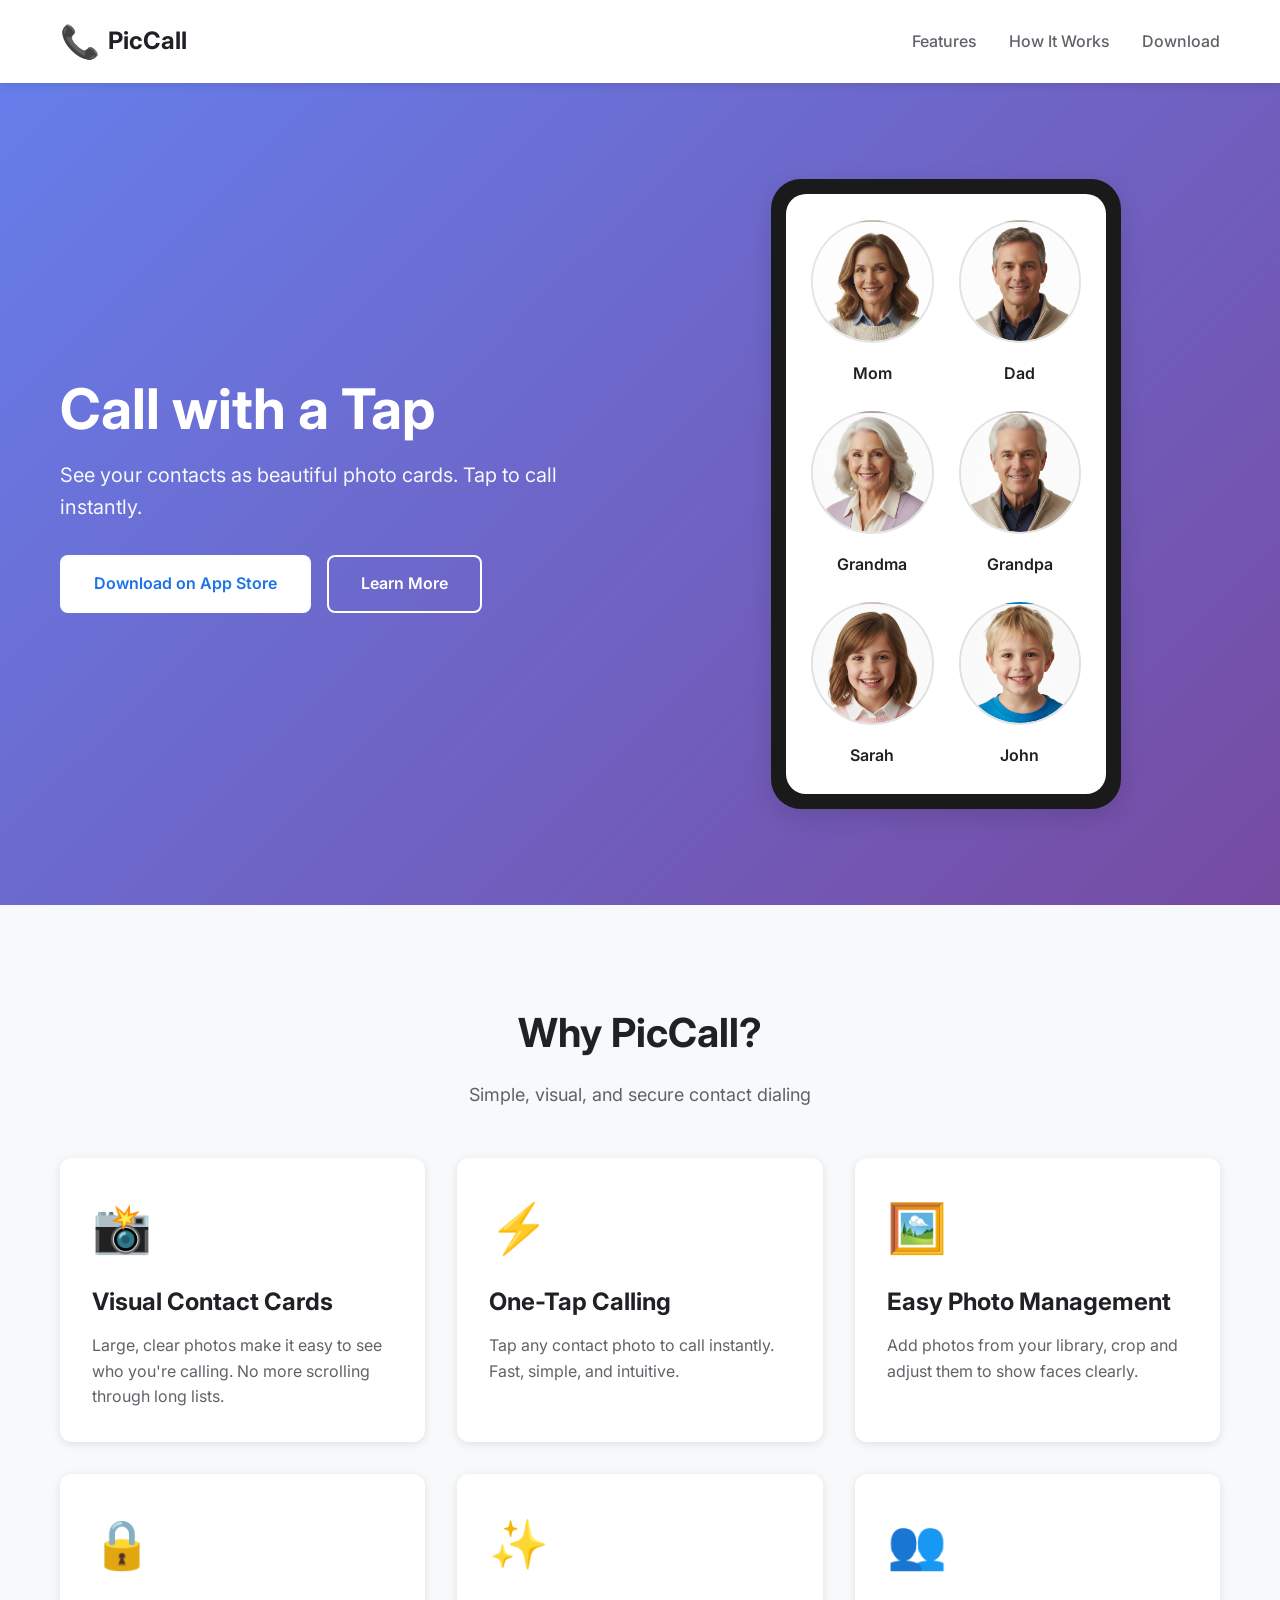
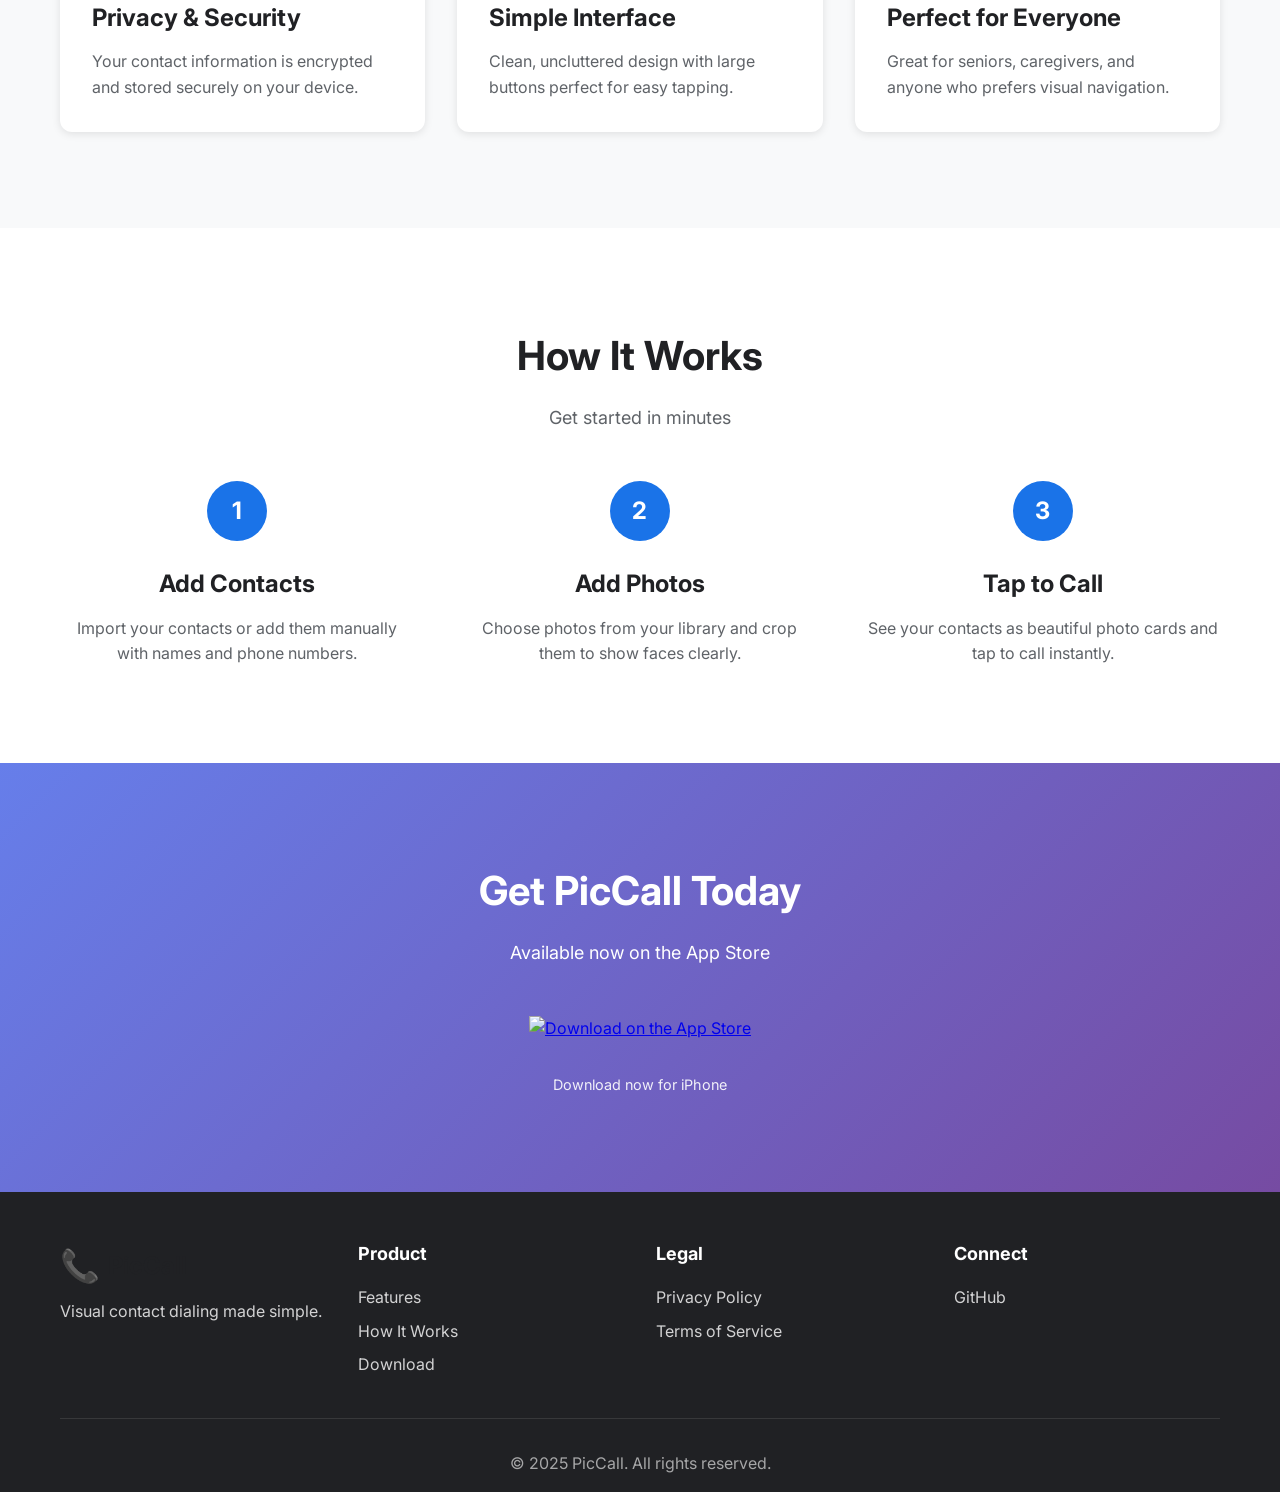
==== commit aca324e7: "Update App Store download links to point to live app" ====
--- a/index.html
+++ b/index.html
@@ -36,7 +36,7 @@
                     <h1 class="hero-title">Call with a Tap</h1>
                     <p class="hero-subtitle">See your contacts as beautiful photo cards. Tap to call instantly.</p>
                     <div class="hero-buttons">
-                        <a href="#download" class="btn btn-primary">Download on App Store</a>
+                        <a href="https://apps.apple.com/ph/app/piccall/id6756779371" class="btn btn-primary" target="_blank" rel="noopener noreferrer">Download on App Store</a>
                         <a href="#features" class="btn btn-secondary">Learn More</a>
                     </div>
                 </div>
@@ -241,13 +241,13 @@
         <div class="container">
             <div class="download-content">
                 <h2 class="section-title">Get PicCall Today</h2>
-                <p class="section-subtitle">Available soon on the App Store</p>
+                <p class="section-subtitle">Available now on the App Store</p>
                 <div class="download-buttons">
-                    <a href="#" class="app-store-badge">
+                    <a href="https://apps.apple.com/ph/app/piccall/id6756779371" class="app-store-badge" target="_blank" rel="noopener noreferrer">
                         <img src="https://tools.applemediaservices.com/api/badges/download-on-the-app-store/black/en-us?size=250x83&releaseDate=1609459200" alt="Download on the App Store" />
                     </a>
                 </div>
-                <p class="coming-soon">Coming soon to iOS</p>
+                <p class="coming-soon">Download now for iPhone</p>
             </div>
         </div>
     </section>
@@ -276,7 +276,7 @@
                 <div class="footer-section">
                     <h4>Legal</h4>
                     <ul>
-                        <li><a href="#privacy">Privacy Policy</a></li>
+                        <li><a href="privacy.html">Privacy Policy</a></li>
                         <li><a href="#terms">Terms of Service</a></li>
                     </ul>
                 </div>
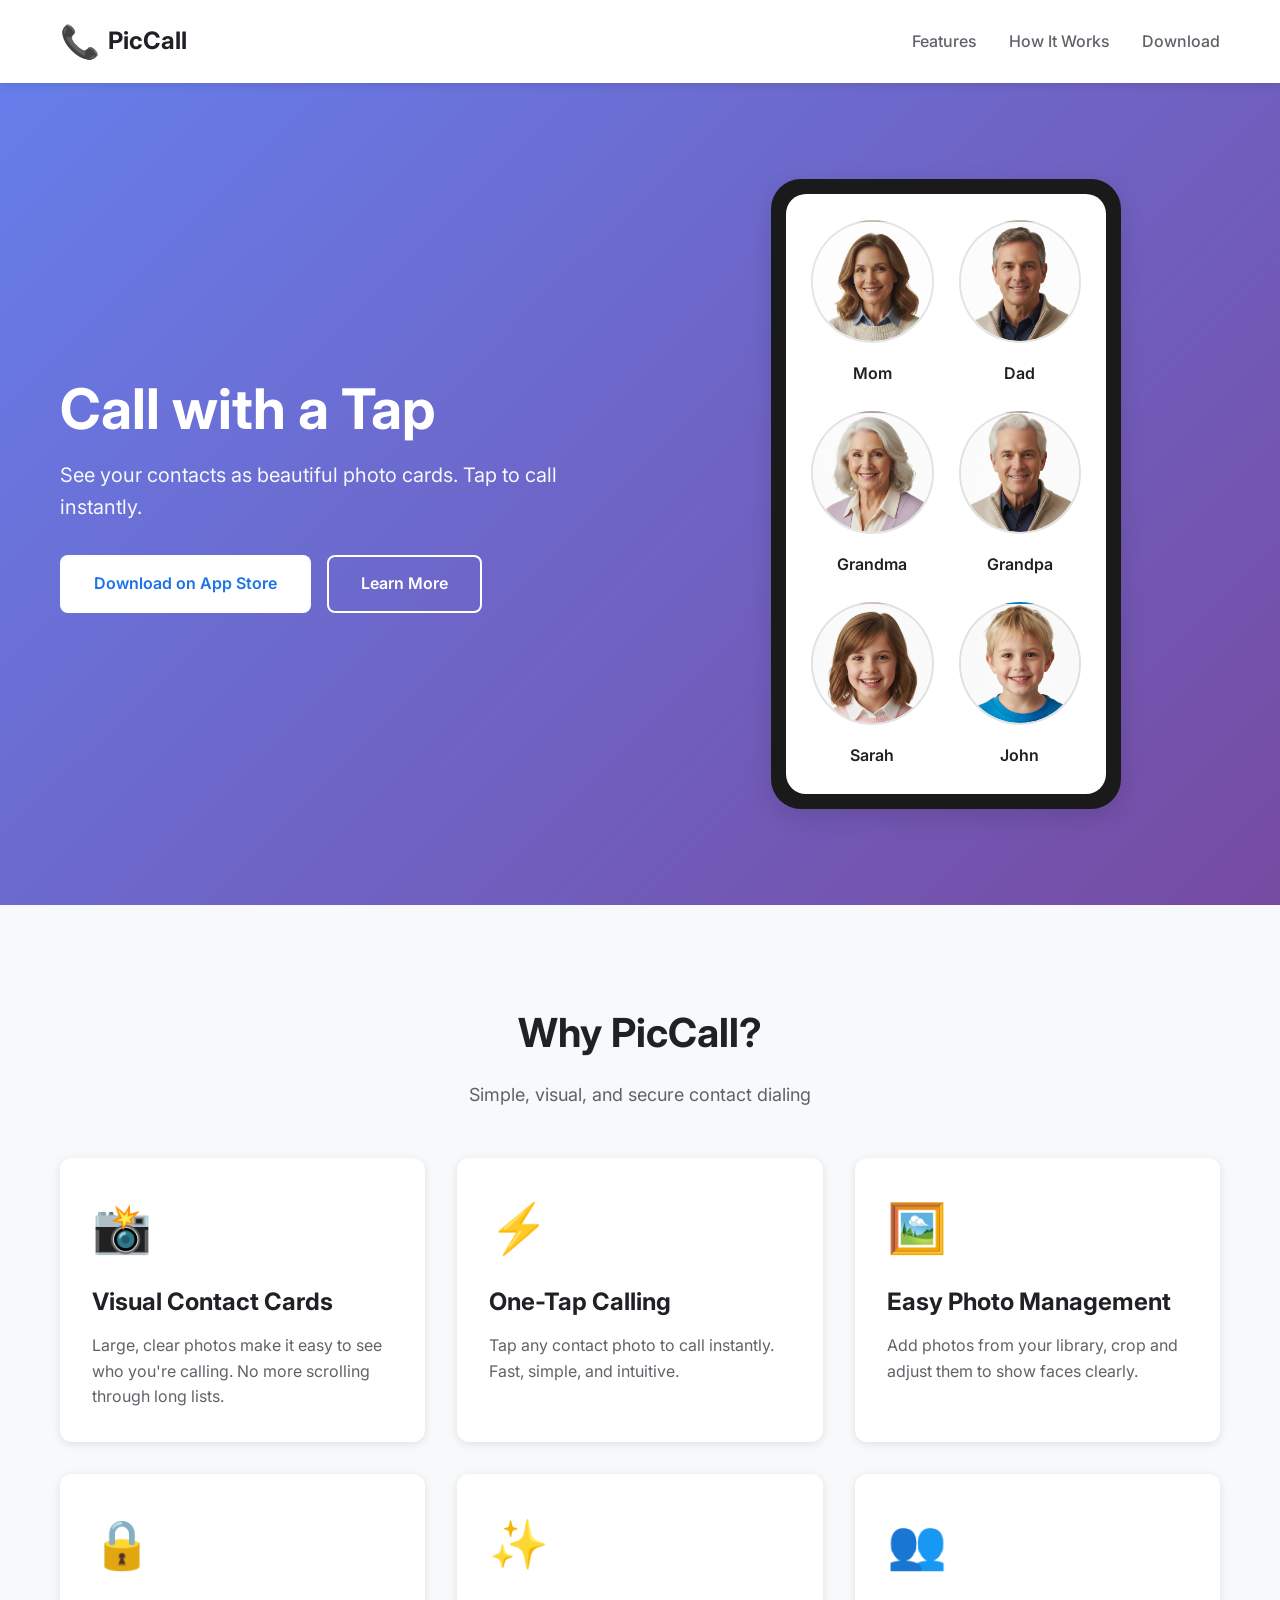
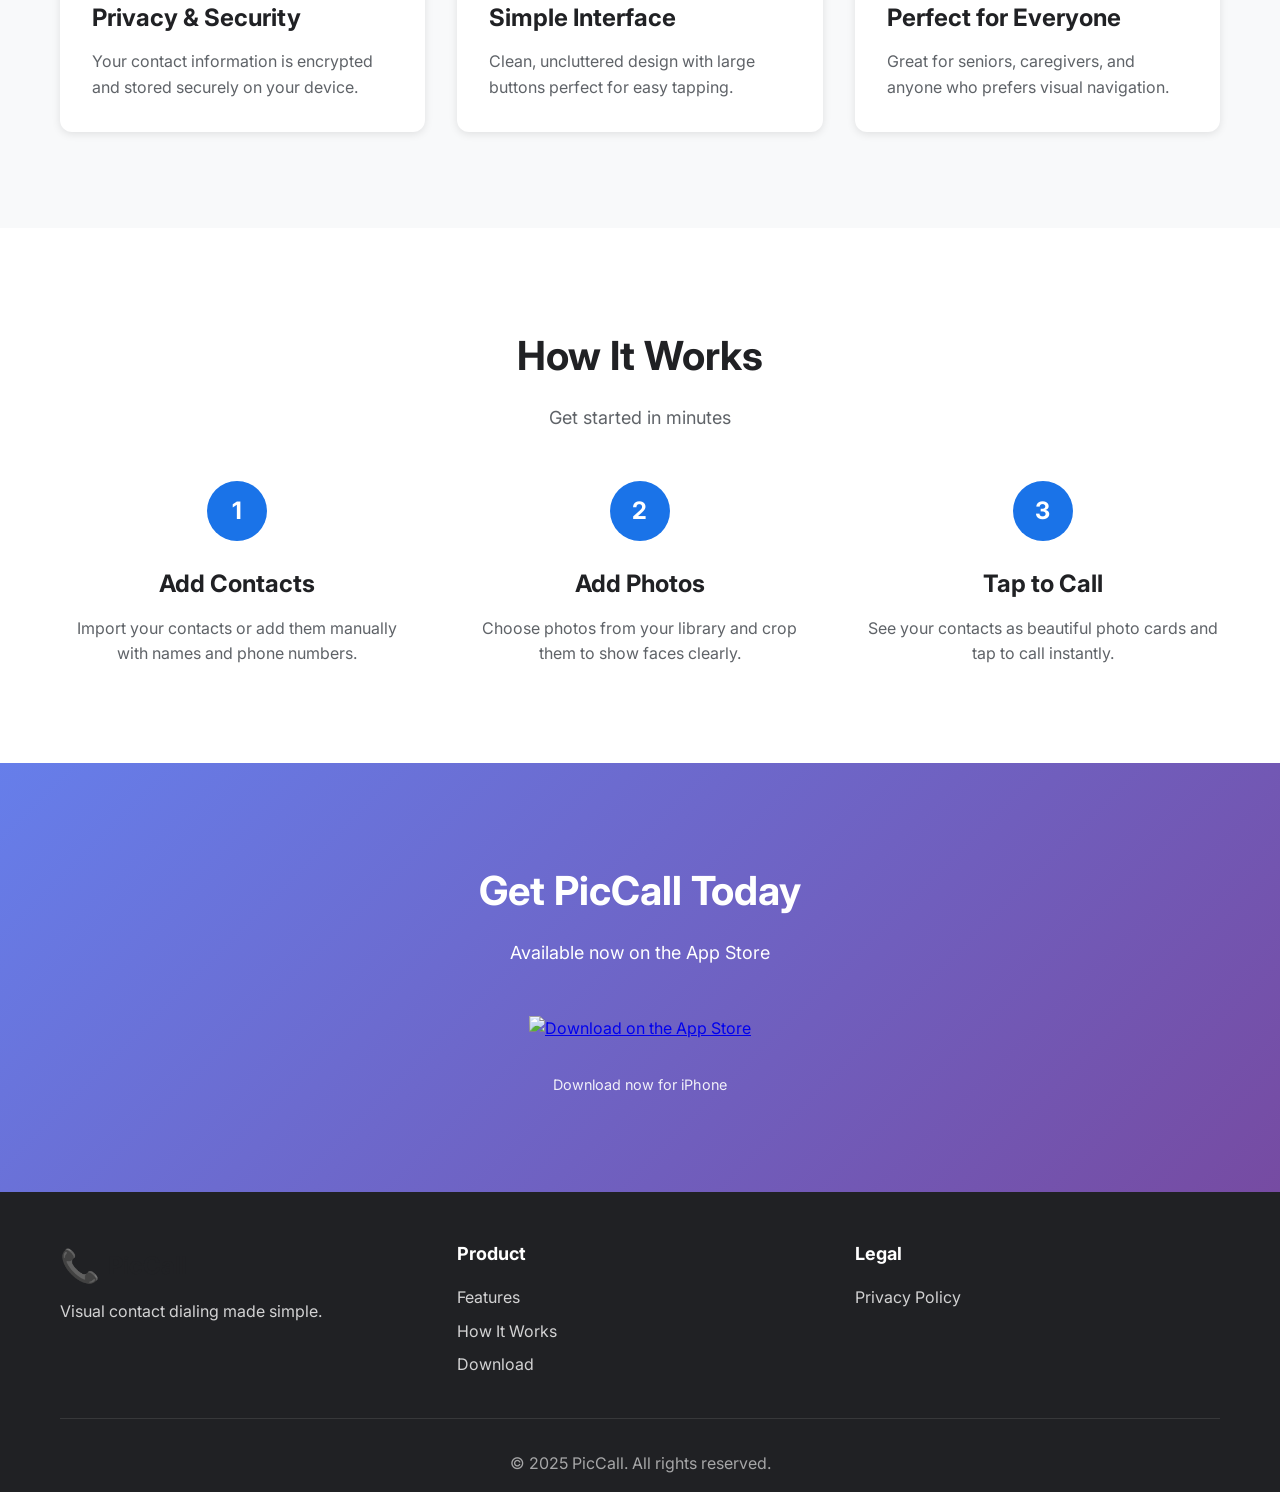
==== commit 7f4abf32: "Remove GitHub and Terms of Service links from footer" ====
--- a/index.html
+++ b/index.html
@@ -277,14 +277,6 @@
                     <h4>Legal</h4>
                     <ul>
                         <li><a href="privacy.html">Privacy Policy</a></li>
-                        <li><a href="#terms">Terms of Service</a></li>
-                    </ul>
-                </div>
-                
-                <div class="footer-section">
-                    <h4>Connect</h4>
-                    <ul>
-                        <li><a href="https://github.com/EbiRam88/PicCall" target="_blank" rel="noopener noreferrer">GitHub</a></li>
                     </ul>
                 </div>
             </div>
